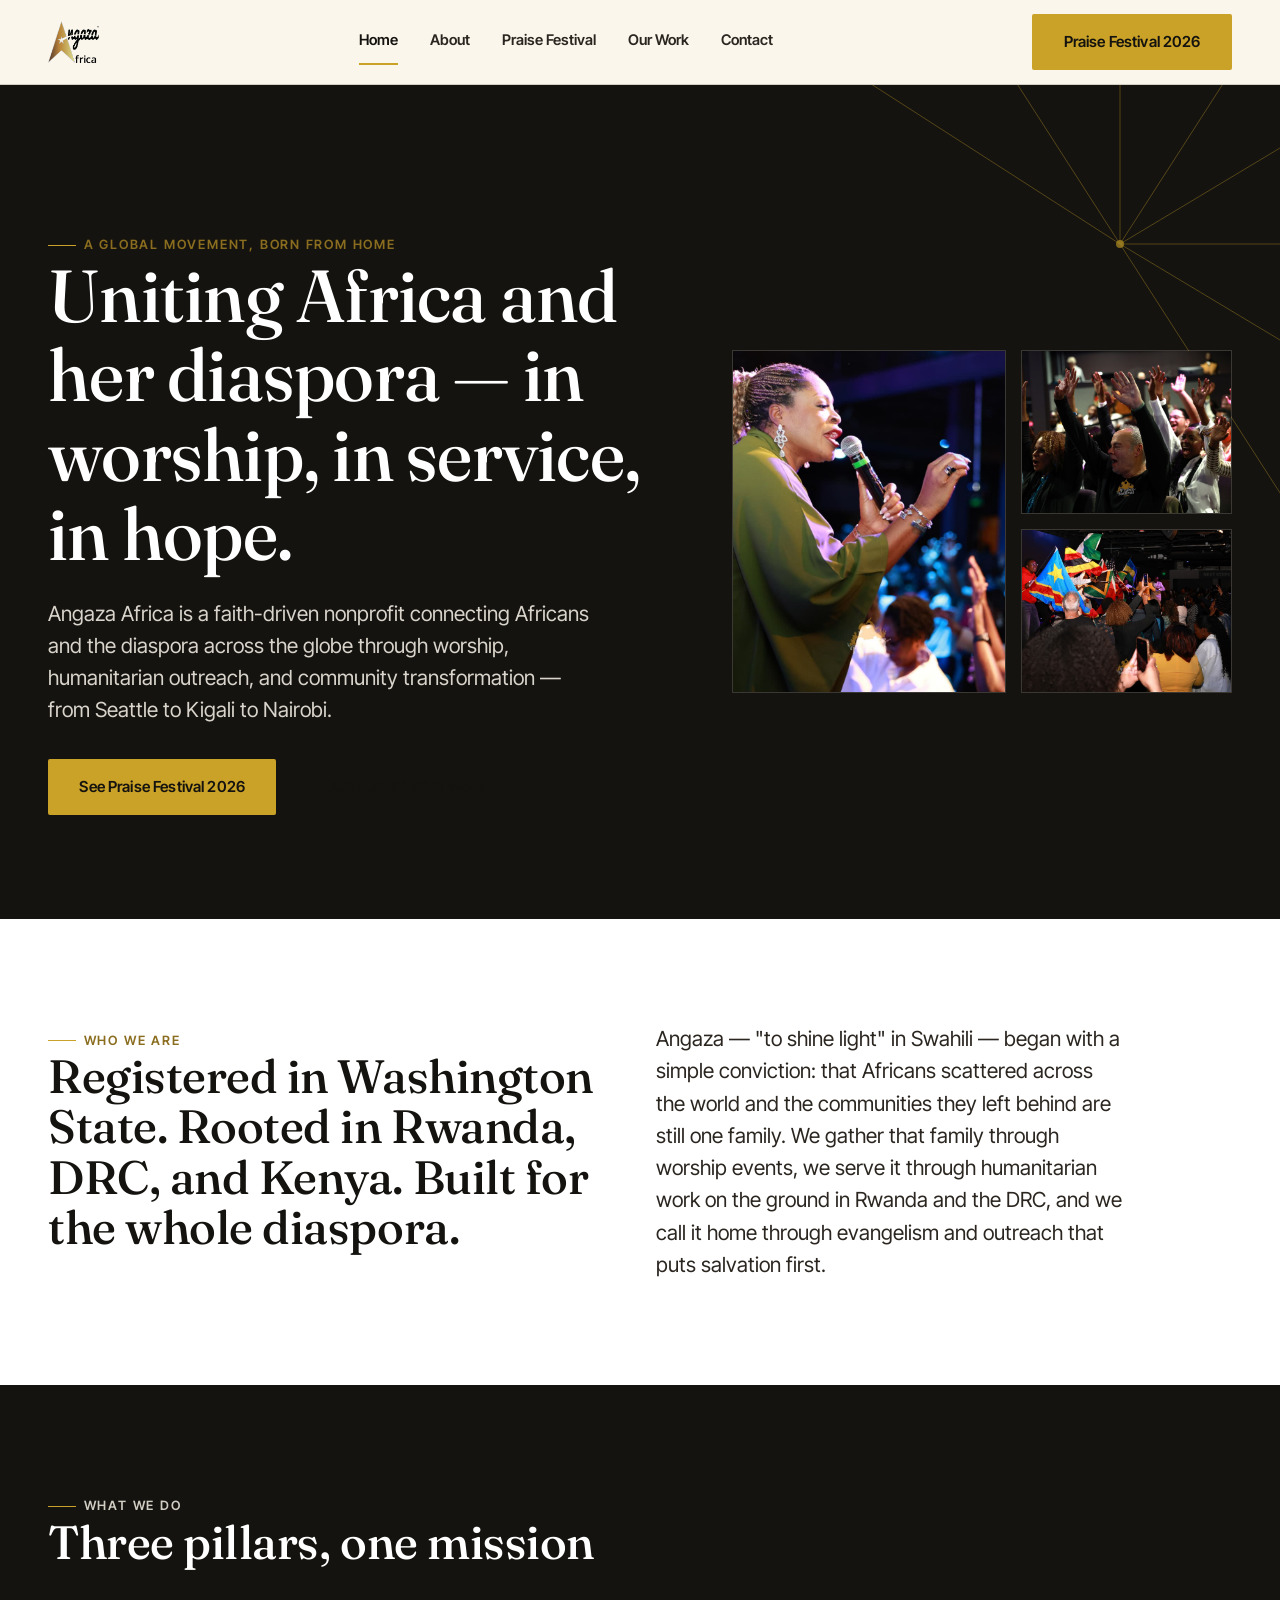
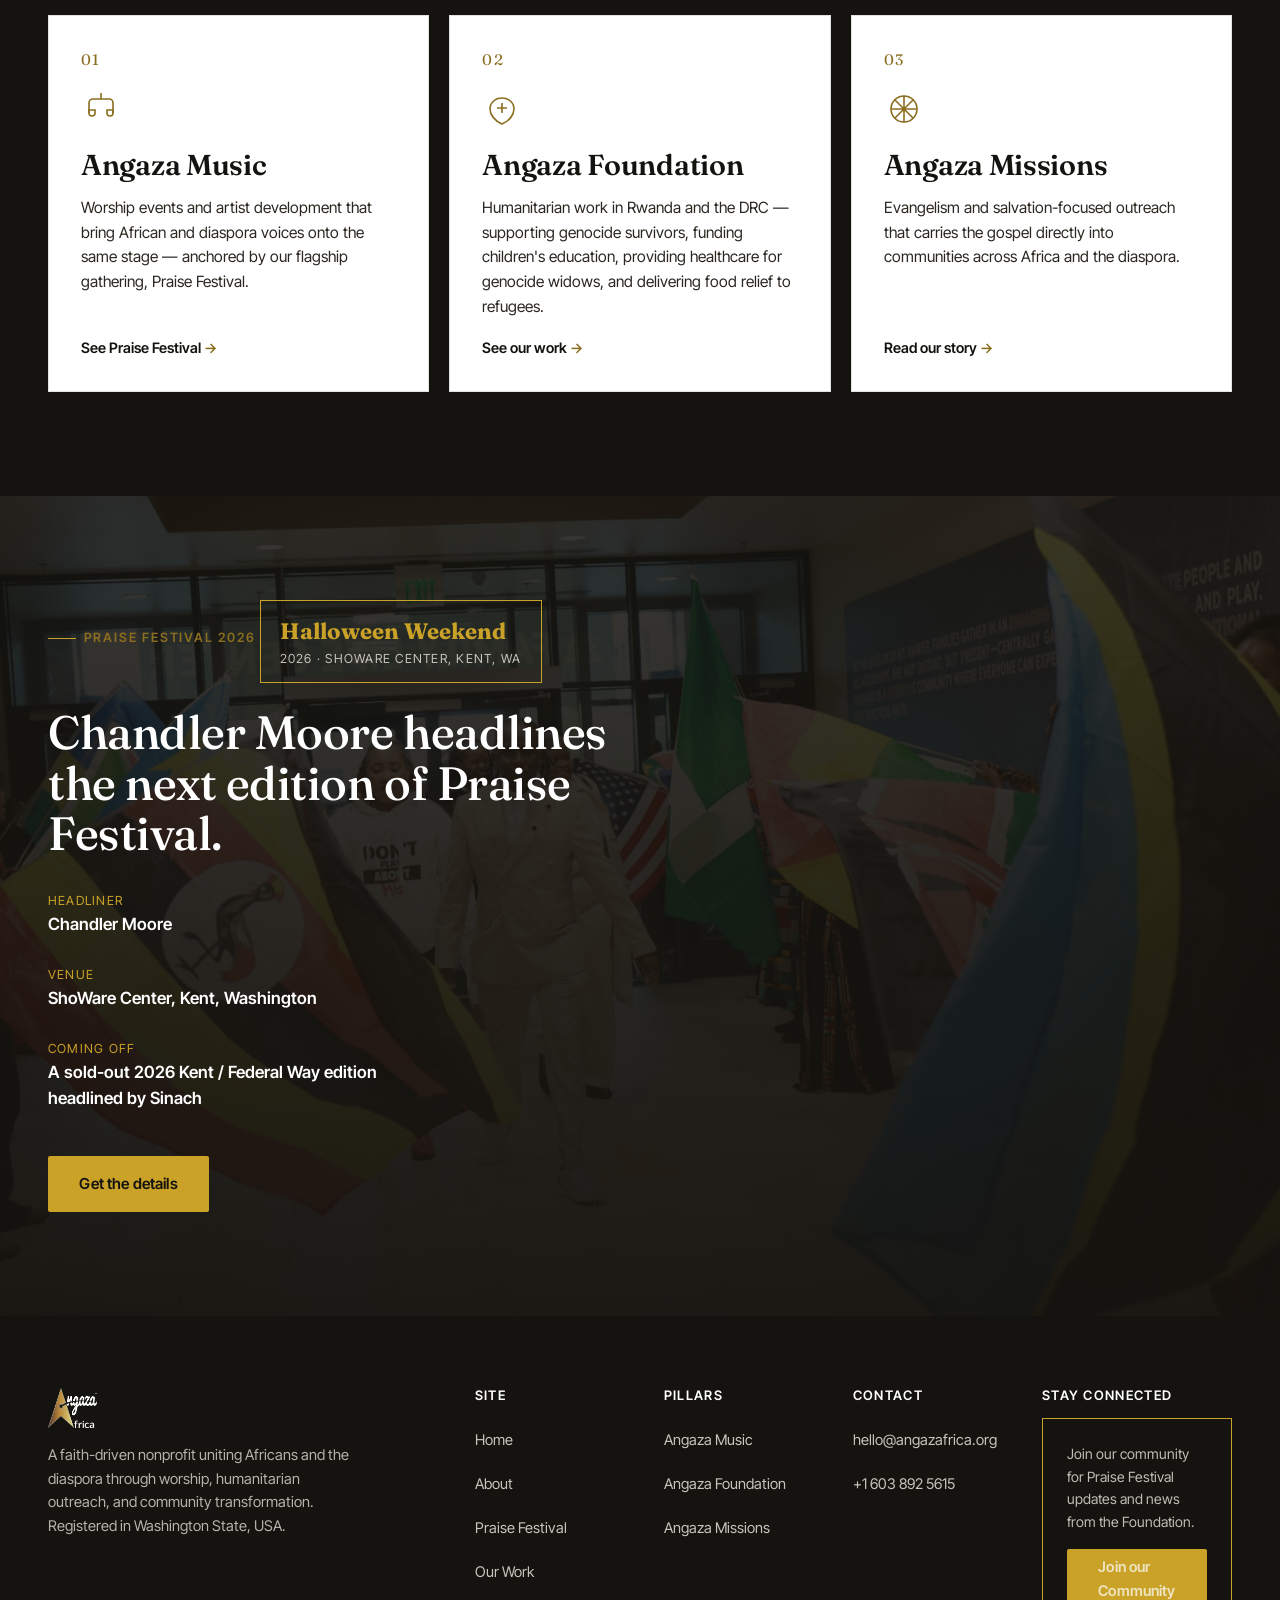
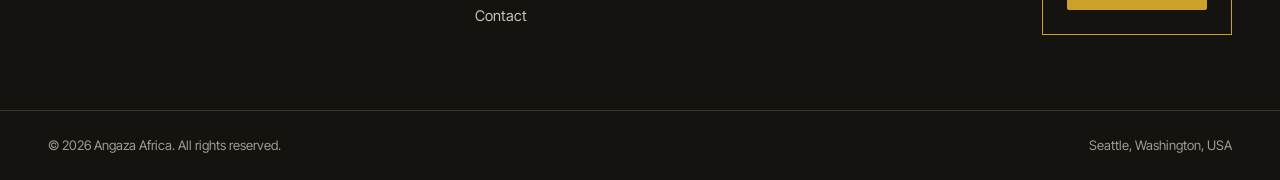
==== index.html @ 448a4244 "Initial commit: Angaza Africa website" ====
<!DOCTYPE html>
<html lang="en">
<head>
<meta charset="UTF-8">
<meta name="viewport" content="width=device-width, initial-scale=1.0">
<title>Angaza Africa — Worship, Humanitarian Work &amp; Missions Across Africa and the Diaspora</title>
<meta name="description" content="Angaza Africa is a faith-driven nonprofit uniting Africans and the diaspora through worship, humanitarian outreach, and community transformation — home of Praise Festival, Angaza Foundation, and Angaza Missions.">
<link rel="preconnect" href="https://fonts.googleapis.com">
<link rel="preconnect" href="https://fonts.gstatic.com" crossorigin>
<link href="https://fonts.googleapis.com/css2?family=Fraunces:ital,opsz,wght@0,9..144,400;0,9..144,500;0,9..144,600;1,9..144,500&family=Inter+Tight:wght@400;500;600;700&display=swap" rel="stylesheet">
<link rel="stylesheet" href="css/style.css">
</head>
<body>
<a class="skip-link" href="#main">Skip to content</a>

<header class="site-header">
  <div class="container">
    <a class="brand" href="index.html">
      <img src="images/ANGAZA_LOGO_2_014.png" alt="Angaza Africa logo">
    </a>
    <nav class="nav-list" aria-label="Primary">
      <a href="index.html" aria-current="page">Home</a>
      <a href="about.html">About</a>
      <a href="praise-festival.html">Praise Festival</a>
      <a href="our-work.html">Our Work</a>
      <a href="contact.html">Contact</a>
    </nav>
    <a class="btn btn-primary nav-cta" href="praise-festival.html">Praise Festival 2026</a>
    <button class="nav-toggle" aria-expanded="false" aria-controls="mobile-panel" aria-label="Open menu">
      <span></span><span></span><span></span>
    </button>
  </div>
</header>
<div class="mobile-panel" id="mobile-panel">
  <div class="container">
    <a href="index.html" aria-current="page">Home</a>
    <a href="about.html">About</a>
    <a href="praise-festival.html">Praise Festival</a>
    <a href="our-work.html">Our Work</a>
    <a href="contact.html">Contact</a>
    <a class="btn btn-primary" href="praise-festival.html">Praise Festival 2026</a>
  </div>
</div>

<main id="main">

  <!-- Home hero -->
  <section class="home-hero">
    <div class="radiant" aria-hidden="true">
      <svg width="640" height="640" viewBox="0 0 640 640" style="top:-160px; right:-160px;">
        <g stroke="#C9A227" stroke-width="1" opacity="0.35">
          <line x1="320" y1="320" x2="320" y2="0"/>
          <line x1="320" y1="320" x2="500" y2="40"/>
          <line x1="320" y1="320" x2="620" y2="140"/>
          <line x1="320" y1="320" x2="640" y2="320"/>
          <line x1="320" y1="320" x2="620" y2="500"/>
          <line x1="320" y1="320" x2="500" y2="600"/>
          <line x1="320" y1="320" x2="140" y2="40"/>
          <line x1="320" y1="320" x2="40" y2="140"/>
        </g>
        <circle cx="320" cy="320" r="4" fill="#C9A227" opacity="0.6"/>
      </svg>
    </div>
    <div class="container">
      <div>
        <p class="eyebrow">A global movement, born from home</p>
        <h1>Uniting Africa and her diaspora — in worship, in service, in hope.</h1>
        <p class="lead">Angaza Africa is a faith-driven nonprofit connecting Africans and the diaspora across the globe through worship, humanitarian outreach, and community transformation — from Seattle to Kigali to Nairobi.</p>
        <div class="btn-row">
          <a class="btn btn-primary" href="praise-festival.html">See Praise Festival 2026</a>
          <a class="btn btn-ghost" href="our-work.html">Our Humanitarian Work</a>
        </div>
      </div>
      <div class="hero-collage" data-reveal>
        <img class="cell-a" src="images/AngazaEvent1.jpeg" alt="Worshippers with raised hands at an Angaza Africa event">
        <img class="cell-b" src="images/AngazaEvent2.jpeg" alt="Praise and worship band performing on stage at an Angaza event">
        <img class="cell-c" src="images/AngazaEvent3.jpeg" alt="Crowd gathered together at an Angaza Africa worship gathering">
      </div>
    </div>
  </section>

  <!-- Intro statement -->
  <section class="statement section--paper2">
    <div class="container">
      <div>
        <p class="eyebrow">Who we are</p>
        <h2>Registered in Washington State. Rooted in Rwanda, DRC, and Kenya. Built for the whole diaspora.</h2>
      </div>
      <div class="statement-body">
        <p class="lead">Angaza — "to shine light" in Swahili — began with a simple conviction: that Africans scattered across the world and the communities they left behind are still one family. We gather that family through worship events, we serve it through humanitarian work on the ground in Rwanda and the DRC, and we call it home through evangelism and outreach that puts salvation first.</p>
      </div>
    </div>
  </section>

  <!-- Three pillars -->
  <section class="section on-dark">
    <div class="container">
      <p class="eyebrow">What we do</p>
      <h2>Three pillars, one mission</h2>
      <div class="pillars-grid">

        <article class="pillar-card" data-reveal>
          <span class="pillar-number">01</span>
          <svg class="pillar-icon" viewBox="0 0 40 40" fill="none" stroke="currentColor" stroke-width="1.6" aria-hidden="true">
            <path d="M8 24V14a4 4 0 0 1 4-4h16a4 4 0 0 1 4 4v10"/>
            <path d="M8 24a3 3 0 1 0 6 0v-3H8Z"/>
            <path d="M26 24a3 3 0 1 0 6 0v-3h-6Z"/>
            <path d="M20 4v6"/>
          </svg>
          <h3>Angaza Music</h3>
          <p>Worship events and artist development that bring African and diaspora voices onto the same stage — anchored by our flagship gathering, Praise Festival.</p>
          <a class="link-arrow" href="praise-festival.html">See Praise Festival</a>
        </article>

        <article class="pillar-card" data-reveal>
          <span class="pillar-number">02</span>
          <svg class="pillar-icon" viewBox="0 0 40 40" fill="none" stroke="currentColor" stroke-width="1.6" aria-hidden="true">
            <path d="M8 20c0-6 5-11 12-11s12 5 12 11-5 12-12 15c-7-3-12-9-12-15Z"/>
            <path d="M20 14v10M15 19h10"/>
          </svg>
          <h3>Angaza Foundation</h3>
          <p>Humanitarian work in Rwanda and the DRC — supporting genocide survivors, funding children's education, providing healthcare for genocide widows, and delivering food relief to refugees.</p>
          <a class="link-arrow" href="our-work.html">See our work</a>
        </article>

        <article class="pillar-card" data-reveal>
          <span class="pillar-number">03</span>
          <svg class="pillar-icon" viewBox="0 0 40 40" fill="none" stroke="currentColor" stroke-width="1.6" aria-hidden="true">
            <circle cx="20" cy="20" r="13"/>
            <path d="M20 7v26M7 20h26M11 11l18 18M29 11 11 29"/>
          </svg>
          <h3>Angaza Missions</h3>
          <p>Evangelism and salvation-focused outreach that carries the gospel directly into communities across Africa and the diaspora.</p>
          <a class="link-arrow" href="about.html">Read our story</a>
        </article>

      </div>
    </div>
  </section>

  <!-- Praise Festival teaser -->
  <section class="festival-teaser">
    <div class="bg-image">
      <img src="images/AngazaEvent5.jpeg" alt="" role="presentation">
    </div>
    <div class="container">
      <p class="eyebrow">Praise Festival 2026</p>
      <div class="date-badge">
        <strong>Halloween Weekend</strong>
        <span>2026 · ShoWare Center, Kent, WA</span>
      </div>
      <h2>Chandler Moore headlines the next edition of Praise Festival.</h2>
      <dl class="facts">
        <div>
          <dt>Headliner</dt>
          <dd>Chandler Moore</dd>
        </div>
        <div>
          <dt>Venue</dt>
          <dd>ShoWare Center, Kent, Washington</dd>
        </div>
        <div>
          <dt>Coming off</dt>
          <dd>A sold-out 2026 Kent / Federal Way edition headlined by Sinach</dd>
        </div>
      </dl>
      <div class="btn-row">
        <a class="btn btn-primary" href="praise-festival.html">Get the details</a>
      </div>
    </div>
  </section>

</main>

<footer class="site-footer">
  <div class="container footer-top">
    <div class="footer-brand">
      <img src="images/ANGAZA_LOGO_2_015.png" alt="Angaza Africa icon">
      <p>A faith-driven nonprofit uniting Africans and the diaspora through worship, humanitarian outreach, and community transformation. Registered in Washington State, USA.</p>
    </div>
    <div class="footer-cols">
      <div class="footer-col">
        <h4>Site</h4>
        <a href="index.html">Home</a>
        <a href="about.html">About</a>
        <a href="praise-festival.html">Praise Festival</a>
        <a href="our-work.html">Our Work</a>
        <a href="contact.html">Contact</a>
      </div>
      <div class="footer-col">
        <h4>Pillars</h4>
        <span>Angaza Music</span>
        <span>Angaza Foundation</span>
        <span>Angaza Missions</span>
      </div>
      <div class="footer-col">
        <h4>Contact</h4>
        <a href="mailto:hello@angazafrica.org">hello@angazafrica.org</a>
        <a href="tel:+16038925615">+1 603 892 5615</a>
      </div>
      <div class="footer-col">
        <h4>Stay connected</h4>
        <div class="join-box">
          <p>Join our community for Praise Festival updates and news from the Foundation.</p>
          <!-- Temporary Gmail compose link; swap for a Mailchimp signup embed later -->
          <a class="btn btn-primary" href="https://mail.google.com/mail/?view=cm&fs=1&to=hello@angazafrica.org&su=I%20want%20to%20join%20your%20community" id="join-community" target="_blank" rel="noopener noreferrer">Join our Community</a>
        </div>
      </div>
    </div>
  </div>
  <div class="container footer-bottom">
    <span>&copy; <span id="current-year">2026</span> Angaza Africa. All rights reserved.</span>
    <span>Seattle, Washington, USA</span>
  </div>
</footer>

<script src="js/main.js"></script>
</body>
</html>
---- css/style.css ----
/* ==========================================================================
   Angaza Africa — Stylesheet
   Palette: ink black, warm paper white, single gold accent.
   Type: Fraunces (display) + Inter Tight (body).
   "Angaza" — Swahili: to shine light. The radiant-line motif below is the
   site's one signature device, tied directly to that meaning.
   ========================================================================== */

/* ---- Reset -------------------------------------------------------------- */
*, *::before, *::after { box-sizing: border-box; }
* { margin: 0; padding: 0; }
html { -webkit-text-size-adjust: 100%; scroll-behavior: smooth; }
@media (prefers-reduced-motion: reduce) {
  html { scroll-behavior: auto; }
  *, *::before, *::after {
    animation-duration: 0.01ms !important;
    animation-iteration-count: 1 !important;
    transition-duration: 0.01ms !important;
    scroll-behavior: auto !important;
  }
}
img, picture, video { display: block; max-width: 100%; }
img { object-fit: cover; }
a { color: inherit; text-decoration: none; }
ul, ol { list-style: none; }
button, input, textarea, select { font: inherit; color: inherit; }
button { cursor: pointer; background: none; border: none; }
input, textarea { background: none; }

/* ---- Design tokens -------------------------------------------------------- */
:root {
  /* Color */
  --ink: #15130f;          /* near-black, warm */
  --charcoal: #2b2620;     /* secondary dark / body text on light */
  --paper: #faf6ec;        /* warm off-white background */
  --white: #ffffff;
  --gold: #c9a227;         /* primary accent */
  --gold-deep: #8a6d1f;    /* pressed / darker gold */
  --gold-soft: #e9d9a4;    /* faint gold for hairlines on dark */
  --line: rgba(21, 19, 15, 0.12);
  --line-on-dark: rgba(250, 246, 236, 0.16);

  /* Type */
  --font-display: "Fraunces", "Iowan Old Style", serif;
  --font-body: "Inter Tight", "Segoe UI", sans-serif;

  --fs-h1: clamp(2.4rem, 4.4vw + 1.2rem, 4.6rem);
  --fs-h2: clamp(1.9rem, 2.4vw + 1rem, 3rem);
  --fs-h3: clamp(1.35rem, 1vw + 1rem, 1.85rem);
  --fs-lead: clamp(1.05rem, 0.5vw + 0.9rem, 1.3rem);
  --fs-body: 1rem;
  --fs-small: 0.875rem;
  --fs-eyebrow: 0.8rem;

  /* Spacing */
  --sp-1: 0.5rem;
  --sp-2: 1rem;
  --sp-3: 1.5rem;
  --sp-4: 2rem;
  --sp-5: 3rem;
  --sp-6: 4.5rem;
  --sp-7: 6.5rem;
  --sp-8: 9rem;

  --container: 1280px;
  --radius: 2px;
}

/* ---- Base ----------------------------------------------------------------- */
body {
  font-family: var(--font-body);
  font-size: var(--fs-body);
  line-height: 1.6;
  color: var(--charcoal);
  background: var(--paper);
  -webkit-font-smoothing: antialiased;
  padding-top: 84px;
}

h1, h2, h3, h4 {
  font-family: var(--font-display);
  color: var(--ink);
  line-height: 1.08;
  letter-spacing: -0.01em;
  font-weight: 600;
}
h1 { font-size: var(--fs-h1); font-weight: 500; }
h2 { font-size: var(--fs-h2); font-weight: 500; }
h3 { font-size: var(--fs-h3); font-weight: 600; }

p { max-width: 62ch; }
p.lead { font-size: var(--fs-lead); line-height: 1.55; color: var(--charcoal); }

.eyebrow {
  display: inline-flex;
  align-items: center;
  gap: 0.6em;
  font-family: var(--font-body);
  font-size: var(--fs-eyebrow);
  font-weight: 600;
  letter-spacing: 0.14em;
  text-transform: uppercase;
  color: var(--gold-deep);
}
.eyebrow::before {
  content: "";
  width: 28px;
  height: 1px;
  background: var(--gold);
  display: inline-block;
}
.on-dark .eyebrow { color: var(--gold); }

a:focus-visible,
button:focus-visible,
input:focus-visible,
textarea:focus-visible {
  outline: 2px solid var(--gold-deep);
  outline-offset: 3px;
}

.container {
  width: 100%;
  max-width: var(--container);
  margin-inline: auto;
  padding-inline: clamp(1.25rem, 4vw, 3rem);
}

.section { padding-block: var(--sp-7); }
.section--tight { padding-block: var(--sp-5); }
.section.on-dark { background: var(--ink); color: var(--paper); }
.section.on-dark h1, .section.on-dark h2, .section.on-dark h3 { color: var(--white); }
.section.on-dark p { color: rgba(250, 246, 236, 0.82); }
.section--paper2 { background: var(--white); }

.visually-hidden {
  position: absolute; width: 1px; height: 1px;
  overflow: hidden; clip: rect(0 0 0 0); white-space: nowrap;
}

.skip-link {
  position: absolute; left: -999px; top: 0;
  background: var(--gold); color: var(--ink);
  padding: 0.75rem 1.25rem; z-index: 200; font-weight: 600;
}
.skip-link:focus { left: 1rem; top: 1rem; }

/* ---- Buttons --------------------------------------------------------------- */
.btn {
  display: inline-flex;
  align-items: center;
  justify-content: center;
  gap: 0.6em;
  padding: 0.95rem 1.9rem;
  font-weight: 600;
  font-size: 0.95rem;
  letter-spacing: 0.01em;
  border: 1px solid transparent;
  border-radius: var(--radius);
  transition: transform 0.18s ease, background-color 0.18s ease, color 0.18s ease, border-color 0.18s ease;
  min-height: 44px;
}
.btn-primary {
  background: var(--gold);
  color: var(--ink);
}
.btn-primary:hover { background: var(--gold-deep); color: var(--white); }

.btn-ghost {
  background: transparent;
  border-color: currentColor;
  color: var(--ink);
}
.btn-ghost:hover { background: var(--ink); color: var(--paper); }

.on-dark .btn-ghost { color: var(--paper); }
.on-dark .btn-ghost:hover { background: var(--paper); color: var(--ink); }

.btn-row { display: flex; flex-wrap: wrap; gap: var(--sp-2); }

/* ---- Header / Nav ------------------------------------------------------------ */
.site-header {
  position: fixed;
  top: 0;
  left: 0;
  right: 0;
  z-index: 100;
  background: rgba(250, 246, 236, 0.94);
  backdrop-filter: none;
  border-bottom: 1px solid var(--line);
}
.site-header .container {
  display: flex;
  align-items: center;
  justify-content: space-between;
  height: 84px;
}
.brand { display: flex; align-items: center; gap: 0.7rem; }
.brand img { height: 42px; width: auto; }
.brand-text {
  font-family: var(--font-display);
  font-weight: 600;
  font-size: 1.05rem;
  color: var(--ink);
  letter-spacing: 0.01em;
}

.nav-list {
  display: none;
  align-items: center;
  gap: var(--sp-4);
}
.nav-list a {
  display: inline-flex;
  align-items: center;
  font-size: 0.92rem;
  font-weight: 600;
  color: var(--charcoal);
  padding-block: 0.65rem;
  min-height: 44px;
  border-bottom: 2px solid transparent;
  transition: color 0.15s ease, border-color 0.15s ease;
}
.nav-list a:hover { color: var(--ink); border-color: var(--gold); }
.nav-list a[aria-current="page"] { color: var(--ink); border-color: var(--gold); }

.nav-cta { display: none; }

.nav-toggle {
  display: inline-flex;
  flex-direction: column;
  justify-content: center;
  gap: 5px;
  width: 44px;
  height: 44px;
  align-items: center;
}
.nav-toggle span {
  display: block;
  width: 24px;
  height: 2px;
  background: var(--ink);
  transition: transform 0.2s ease, opacity 0.2s ease;
}
.nav-toggle[aria-expanded="true"] span:nth-child(1) { transform: translateY(7px) rotate(45deg); }
.nav-toggle[aria-expanded="true"] span:nth-child(2) { opacity: 0; }
.nav-toggle[aria-expanded="true"] span:nth-child(3) { transform: translateY(-7px) rotate(-45deg); }

.mobile-panel {
  display: none;
  flex-direction: column;
  position: fixed;
  top: 84px;
  left: 0;
  right: 0;
  max-height: calc(100vh - 84px);
  overflow-y: auto;
  background: var(--paper);
  border-bottom: 1px solid var(--line);
  z-index: 99;
}
.mobile-panel.is-open { display: flex; }
.mobile-panel .container { display: flex; flex-direction: column; padding-block: var(--sp-3); gap: 0.25rem; }
.mobile-panel a {
  padding: 0.85rem 0;
  font-weight: 600;
  font-size: 1.05rem;
  border-bottom: 1px solid var(--line);
  color: var(--charcoal);
}
.mobile-panel a[aria-current="page"] { color: var(--gold-deep); }
.mobile-panel .btn { margin-top: var(--sp-3); text-align: center; }

@media (min-width: 900px) {
  .nav-list { display: flex; }
  .nav-cta { display: inline-flex; }
  .nav-toggle { display: none; }
  .mobile-panel { display: none !important; }
}

/* ---- Radiant motif (signature device) ---------------------------------- */
.radiant {
  position: absolute;
  inset: 0;
  pointer-events: none;
  overflow: hidden;
  z-index: 0;
}
.radiant svg { position: absolute; }

/* ---- Page hero (inner pages) --------------------------------------------- */
.page-hero {
  position: relative;
  background: var(--ink);
  color: var(--paper);
  padding-block: var(--sp-7) var(--sp-6);
  overflow: hidden;
}
.page-hero .container { position: relative; z-index: 1; }
.page-hero h1 { color: var(--white); max-width: 16ch; }
.page-hero p.lead { color: rgba(250, 246, 236, 0.85); max-width: 58ch; margin-top: var(--sp-3); }
.page-hero .eyebrow { margin-bottom: var(--sp-3); }

/* ---- Home hero ------------------------------------------------------------ */
.home-hero {
  position: relative;
  background: var(--ink);
  color: var(--paper);
  overflow: hidden;
}
.home-hero .container {
  position: relative;
  z-index: 1;
  display: grid;
  grid-template-columns: 1fr;
  gap: var(--sp-6);
  padding-block: var(--sp-7) var(--sp-6);
}
.home-hero h1 { color: var(--white); max-width: 15ch; }
.home-hero p.lead { color: rgba(250, 246, 236, 0.85); margin-top: var(--sp-3); max-width: 46ch; }
.home-hero .btn-row { margin-top: var(--sp-4); }

.hero-collage {
  position: relative;
  min-height: 320px;
  display: grid;
  grid-template-columns: 1.3fr 1fr;
  grid-template-rows: repeat(2, 1fr);
  gap: 0.9rem;
}
.hero-collage img {
  width: 100%;
  height: 100%;
  object-fit: cover;
  border: 1px solid var(--line-on-dark);
}
.hero-collage .cell-a { grid-row: 1 / 3; aspect-ratio: 4/5; }
.hero-collage .cell-b { aspect-ratio: 4/3; }
.hero-collage .cell-c { aspect-ratio: 4/3; }

@media (min-width: 900px) {
  .home-hero .container {
    grid-template-columns: 1.1fr 0.9fr;
    align-items: center;
    padding-block: var(--sp-8) var(--sp-7);
  }
}

/* ---- Intro statement ------------------------------------------------------ */
.statement {
  padding-block: var(--sp-7);
}
.statement .container {
  display: grid;
  gap: var(--sp-4);
}
.statement h2 { max-width: 22ch; }
.statement-body { max-width: 52ch; }

@media (min-width: 900px) {
  .statement .container {
    grid-template-columns: 1fr 1fr;
    align-items: start;
  }
}

/* ---- Pillars --------------------------------------------------------------- */
.pillars-grid {
  display: grid;
  gap: 1.25rem;
  margin-top: var(--sp-5);
  grid-template-columns: 1fr;
}
@media (min-width: 760px) {
  .pillars-grid { grid-template-columns: repeat(3, 1fr); }
}
.pillar-card {
  border: 1px solid var(--line);
  padding: var(--sp-4);
  background: var(--white);
  display: flex;
  flex-direction: column;
  gap: var(--sp-2);
}
.pillar-number {
  font-family: var(--font-display);
  font-size: 0.95rem;
  color: var(--gold-deep);
  letter-spacing: 0.08em;
}
.pillar-icon { width: 40px; height: 40px; color: var(--gold-deep); }
.pillar-card h3 { margin-top: 0.25rem; }
.pillar-card p { font-size: 0.97rem; }
.on-dark .pillar-card h3 { color: var(--ink); }
.on-dark .pillar-card p { color: var(--charcoal); }
.pillar-card .link-arrow { margin-top: auto; font-weight: 600; font-size: 0.9rem; color: var(--ink); }
.pillar-card .link-arrow::after { content: " →"; color: var(--gold-deep); }

/* ---- Festival teaser -------------------------------------------------------- */
.festival-teaser {
  position: relative;
  background: var(--ink);
  color: var(--white);
  overflow: hidden;
}
.festival-teaser .bg-image {
  position: absolute; inset: 0;
  opacity: 0.34;
}
.festival-teaser .bg-image img { width: 100%; height: 100%; object-fit: cover; }
.festival-teaser::after {
  content: "";
  position: absolute; inset: 0;
  background: linear-gradient(180deg, rgba(21,19,15,0.55) 0%, rgba(21,19,15,0.92) 100%);
}
.festival-teaser .container { position: relative; z-index: 1; padding-block: var(--sp-7); }
.festival-teaser .date-badge {
  display: inline-flex;
  flex-direction: column;
  border: 1px solid var(--gold);
  padding: 0.8rem 1.2rem;
  margin-bottom: var(--sp-3);
}
.festival-teaser .date-badge strong { font-family: var(--font-display); font-size: 1.4rem; color: var(--gold); }
.festival-teaser .date-badge span { font-size: 0.78rem; letter-spacing: 0.1em; text-transform: uppercase; color: rgba(250,246,236,0.75); }
.festival-teaser h2 { color: var(--white); max-width: 20ch; }
.facts {
  display: grid;
  gap: var(--sp-2);
  margin-block: var(--sp-4);
  max-width: 40ch;
}
.facts dt { font-size: 0.78rem; letter-spacing: 0.1em; text-transform: uppercase; color: var(--gold); }
.facts dd { font-size: 1.05rem; font-weight: 600; color: var(--white); margin: 0 0 0.7rem; }

/* ---- Founder / story block --------------------------------------------- */
.story-block {
  display: grid;
  gap: var(--sp-4);
  align-items: center;
}
.story-media { position: relative; }
.story-media img { width: 100%; aspect-ratio: 4/5; object-fit: cover; }
.story-media .caption {
  margin-top: 0.6rem;
  font-size: var(--fs-small);
  color: var(--gold-deep);
  font-weight: 600;
}
@media (min-width: 860px) {
  .story-block { grid-template-columns: 0.85fr 1.15fr; gap: var(--sp-6); }
  .story-block.reverse { grid-template-columns: 1.15fr 0.85fr; }
  .story-block.reverse .story-media { order: 2; }
}

/* ---- Mission / vision ---------------------------------------------------- */
.mv-grid {
  display: grid;
  gap: var(--sp-4);
  margin-top: var(--sp-4);
}
@media (min-width: 760px) {
  .mv-grid { grid-template-columns: 1fr 1fr; }
}
.mv-card {
  border-top: 2px solid var(--gold);
  padding-top: var(--sp-2);
}

/* ---- Alternating feature rows (About pillars detail, Our Work) ---------- */
.feature-row {
  display: grid;
  gap: var(--sp-4);
  align-items: center;
  padding-block: var(--sp-5);
  border-bottom: 1px solid var(--line);
}
.feature-row:last-child { border-bottom: none; }
.feature-media { display: grid; grid-template-columns: 1fr 1fr; gap: 0.7rem; }
.feature-media img { width: 100%; height: 100%; aspect-ratio: 1/1; object-fit: cover; }
.feature-media .tall { aspect-ratio: 4/5; grid-row: 1/3; }
@media (min-width: 900px) {
  .feature-row { grid-template-columns: 1fr 1fr; gap: var(--sp-6); }
  .feature-row.reverse .feature-media { order: 2; }
}

/* ---- Timeline (Praise Festival history) ---------------------------------- */
.timeline { margin-top: var(--sp-5); border-top: 1px solid var(--line); }
.timeline-item {
  display: grid;
  gap: 0.4rem;
  padding-block: var(--sp-4);
  border-bottom: 1px solid var(--line);
}
.timeline-item .year {
  font-family: var(--font-display);
  font-size: clamp(2rem, 3vw, 2.6rem);
  color: var(--gold-deep);
  line-height: 1;
}
.timeline-item .status {
  display: inline-block;
  font-size: 0.72rem;
  font-weight: 700;
  letter-spacing: 0.08em;
  text-transform: uppercase;
  color: var(--gold);
  border: 1px solid var(--gold);
  padding: 0.2rem 0.55rem;
  margin-top: 0.3rem;
}
@media (min-width: 760px) {
  .timeline-item { grid-template-columns: 160px 1fr; gap: var(--sp-4); align-items: baseline; }
}

/* ---- Gallery + lightbox ------------------------------------------------------ */
.gallery-grid {
  display: grid;
  grid-template-columns: repeat(2, 1fr);
  gap: 0.7rem;
  margin-top: var(--sp-5);
}
@media (min-width: 640px) { .gallery-grid { grid-template-columns: repeat(3, 1fr); } }
@media (min-width: 1000px) { .gallery-grid { grid-template-columns: repeat(4, 1fr); } }
.gallery-item {
  display: block;
  width: 100%;
  aspect-ratio: 1/1;
  overflow: hidden;
  border: 1px solid var(--line);
  position: relative;
}
.gallery-item img { width: 100%; height: 100%; object-fit: cover; transition: transform 0.35s ease; }
.gallery-item:hover img { transform: scale(1.05); }

.lightbox {
  position: fixed;
  inset: 0;
  z-index: 300;
  background: rgba(21, 19, 15, 0.94);
  display: none;
  align-items: center;
  justify-content: center;
  padding: var(--sp-4);
}
.lightbox.is-open { display: flex; }
.lightbox img { max-width: 100%; max-height: 82vh; width: auto; margin-inline: auto; border: 1px solid var(--line-on-dark); }
.lightbox-close {
  position: absolute;
  top: var(--sp-3);
  right: var(--sp-3);
  display: flex;
  align-items: center;
  justify-content: center;
  color: var(--white);
  font-size: 1.6rem;
  width: 44px; height: 44px;
  border: 1px solid var(--line-on-dark);
  transition: border-color 0.15s ease, color 0.15s ease;
}
.lightbox-nav {
  position: absolute;
  top: 50%;
  transform: translateY(-50%);
  display: flex;
  align-items: center;
  justify-content: center;
  color: var(--white);
  width: 48px; height: 48px;
  border: 1px solid var(--line-on-dark);
  font-size: 1.4rem;
  transition: border-color 0.15s ease, color 0.15s ease;
}
.lightbox-close:hover, .lightbox-nav:hover { border-color: var(--gold); color: var(--gold); }
.lightbox-prev { left: var(--sp-3); }
.lightbox-next { right: var(--sp-3); }

/* ---- Contact ---------------------------------------------------------------- */
.contact-grid {
  display: grid;
  gap: var(--sp-6);
}
@media (min-width: 900px) {
  .contact-grid { grid-template-columns: 0.85fr 1.15fr; }
}
.contact-info-list { margin-top: var(--sp-4); display: grid; gap: var(--sp-3); }
.contact-info-list dt { font-size: 0.78rem; letter-spacing: 0.1em; text-transform: uppercase; color: var(--gold-deep); }
.contact-info-list dd { font-size: 1.15rem; font-weight: 600; color: var(--ink); margin-top: 0.2rem; }

.form-field { display: grid; gap: 0.4rem; margin-bottom: var(--sp-3); }
.form-field label { font-size: 0.85rem; font-weight: 600; color: var(--ink); }
.form-field input, .form-field textarea {
  border: 1px solid var(--line);
  background: var(--white);
  padding: 0.85rem 1rem;
  font-size: 1rem;
  min-height: 44px;
}
.form-field textarea { min-height: 140px; resize: vertical; }
.form-field input:focus, .form-field textarea:focus { border-color: var(--gold-deep); }
.form-row { display: grid; gap: var(--sp-3); }
@media (min-width: 620px) { .form-row.two { grid-template-columns: 1fr 1fr; } }
.form-note { font-size: var(--fs-small); color: var(--charcoal); margin-top: var(--sp-2); }
.form-status { font-size: 0.9rem; margin-top: var(--sp-2); font-weight: 600; }
.form-status[data-state="error"] { color: #9c3b2c; }
.form-status[data-state="success"] { color: var(--gold-deep); }

/* ---- Footer ------------------------------------------------------------------ */
.site-footer { background: var(--ink); color: rgba(250,246,236,0.82); }
.footer-top { padding-block: var(--sp-6); display: grid; gap: var(--sp-5); }
.footer-brand img { height: 40px; }
.footer-brand p { margin-top: var(--sp-2); font-size: 0.92rem; max-width: 34ch; color: rgba(250,246,236,0.7); }
.footer-cols { display: grid; gap: var(--sp-4); grid-template-columns: repeat(2, 1fr); }
.footer-col h4 { font-family: var(--font-body); color: var(--white); font-size: 0.82rem; letter-spacing: 0.1em; text-transform: uppercase; margin-bottom: var(--sp-2); }
.footer-col a, .footer-col span { display: flex; align-items: center; min-height: 44px; font-size: 0.92rem; padding-block: 0.35rem; color: rgba(250,246,236,0.78); }
.footer-col a:hover { color: var(--gold); }
.join-box { border: 1px solid var(--gold); padding: var(--sp-3); }
.join-box p { font-size: 0.88rem; color: rgba(250,246,236,0.75); margin-bottom: var(--sp-2); }
.footer-bottom {
  border-top: 1px solid var(--line-on-dark);
  padding-block: var(--sp-3);
  display: flex;
  flex-wrap: wrap;
  gap: var(--sp-2);
  justify-content: space-between;
  font-size: 0.82rem;
  color: rgba(250,246,236,0.6);
}
@media (min-width: 900px) {
  .footer-top { grid-template-columns: 1fr 2fr; }
  .footer-cols { grid-template-columns: repeat(4, 1fr); }
}

/* ---- Reveal-on-scroll -------------------------------------------------------- */
[data-reveal] { opacity: 0; transform: translateY(16px); transition: opacity 0.6s ease, transform 0.6s ease; }
[data-reveal].is-visible { opacity: 1; transform: none; }
@media (prefers-reduced-motion: reduce) {
  [data-reveal] { opacity: 1; transform: none; }
}
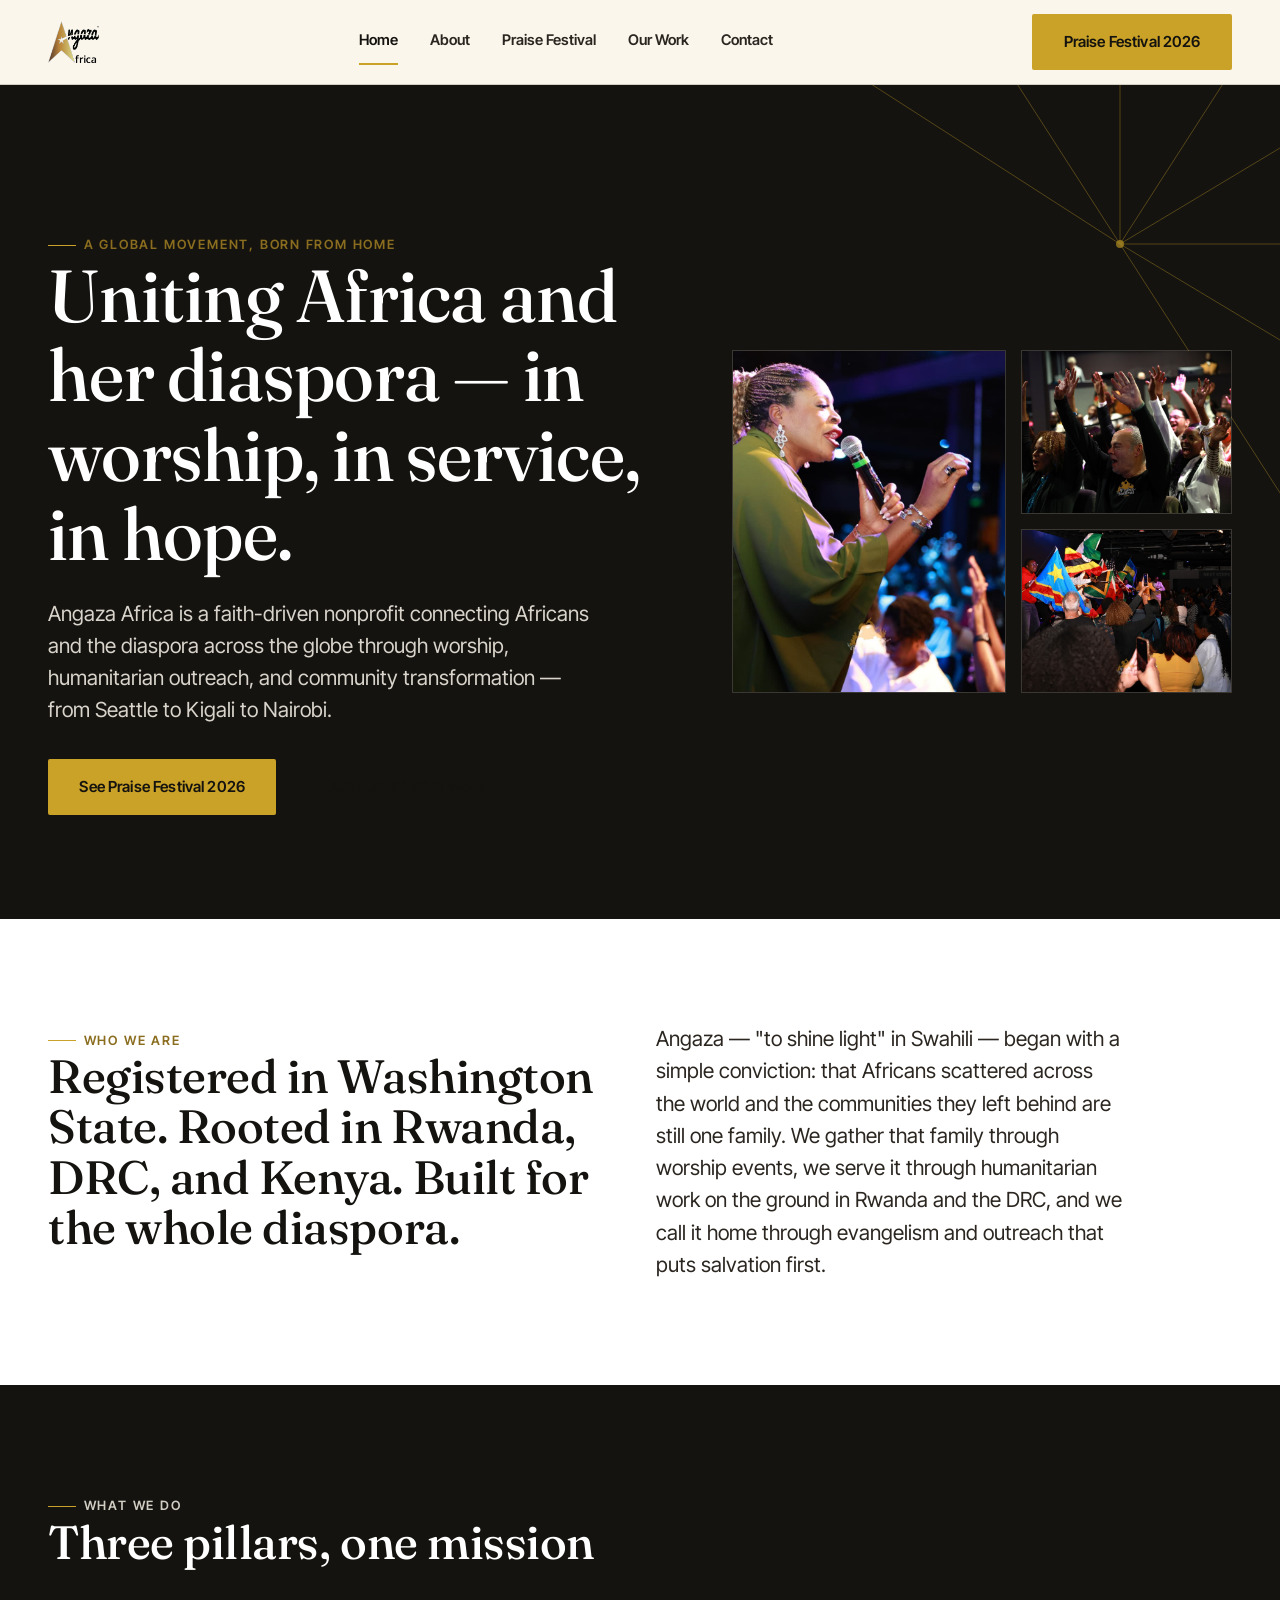
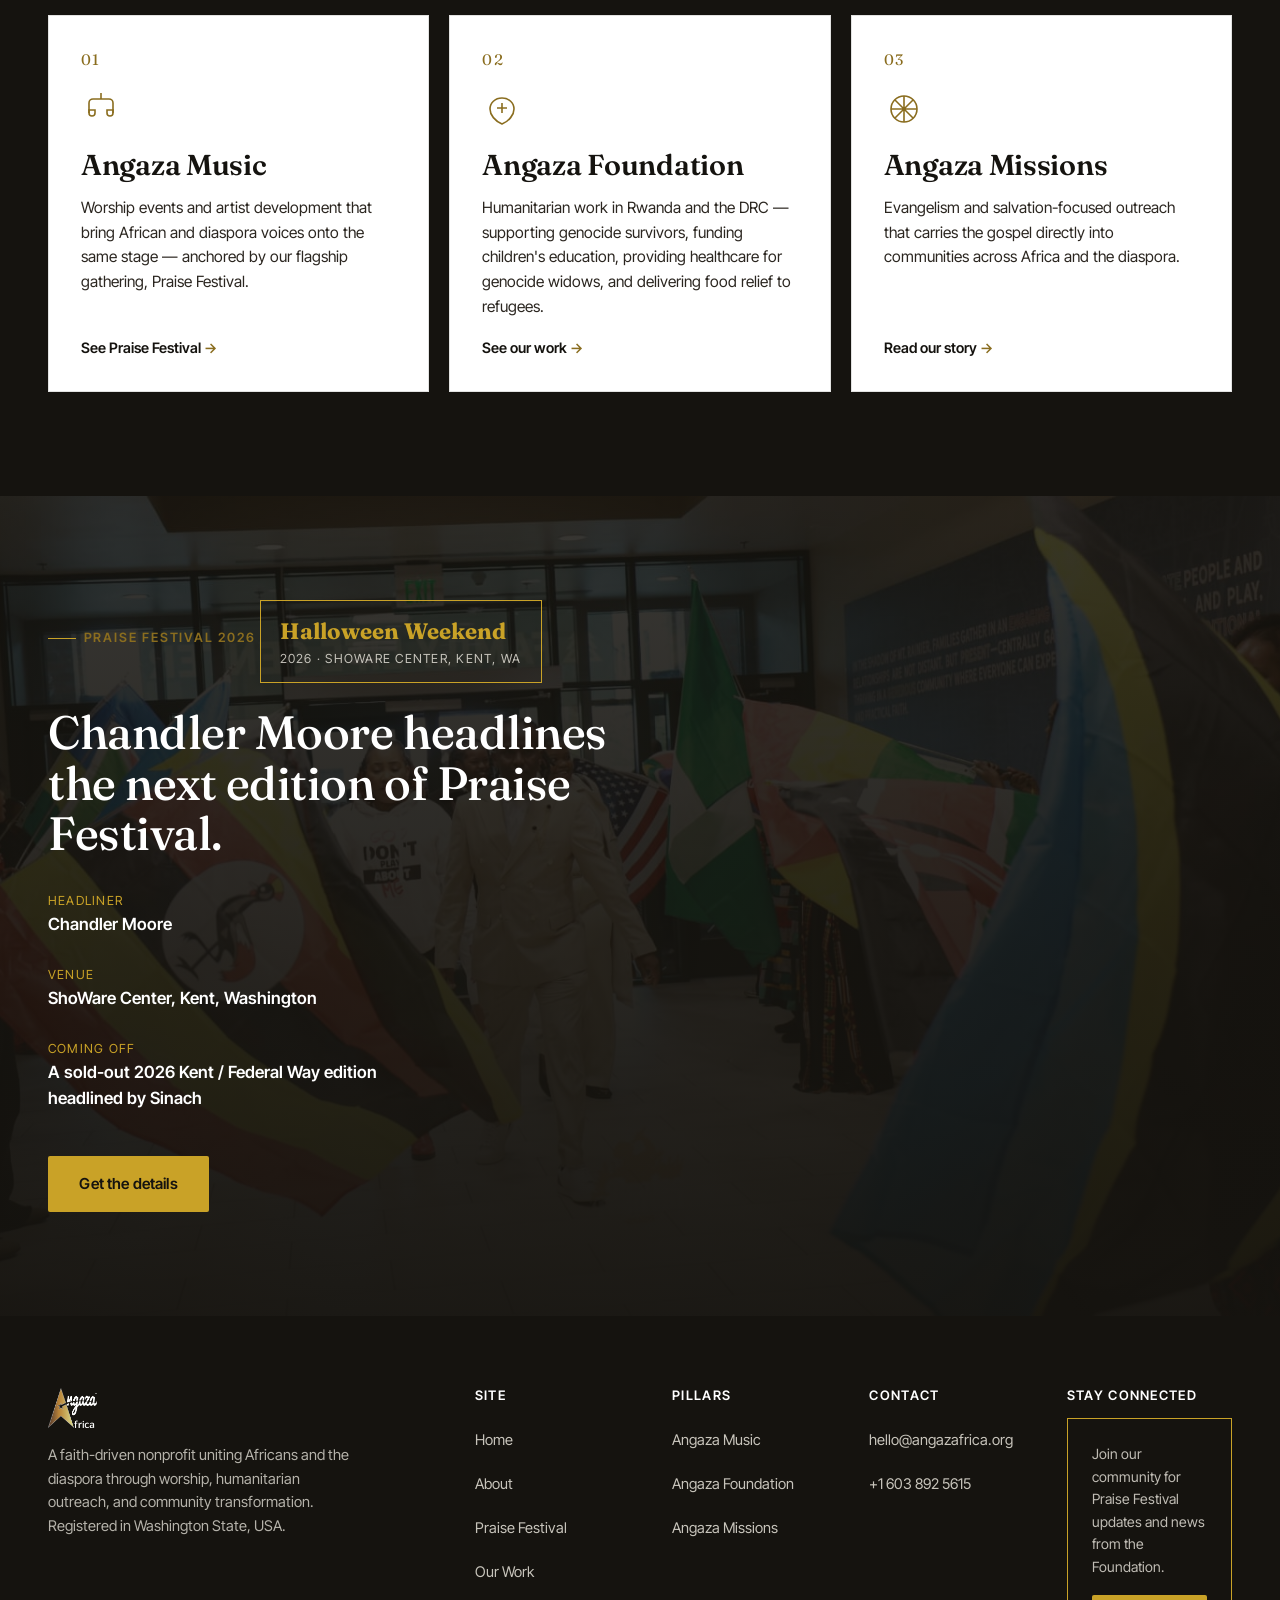
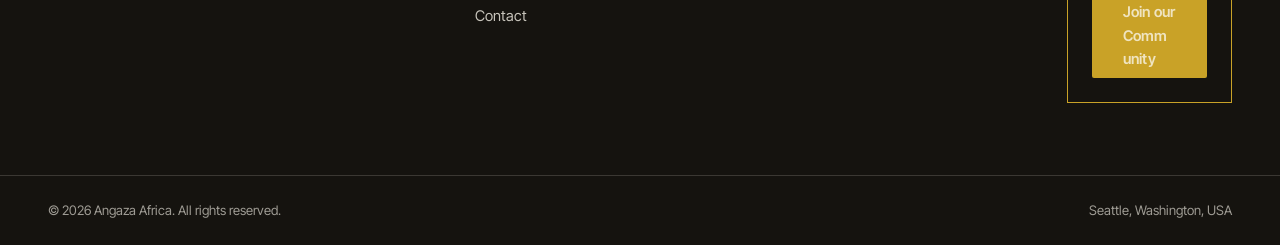
==== commit d0e25634: "Add Open Graph/Twitter meta tags, enable clean URLs via vercel.json" ====
--- a/index.html
+++ b/index.html
@@ -5,6 +5,15 @@
 <meta name="viewport" content="width=device-width, initial-scale=1.0">
 <title>Angaza Africa — Worship, Humanitarian Work &amp; Missions Across Africa and the Diaspora</title>
 <meta name="description" content="Angaza Africa is a faith-driven nonprofit uniting Africans and the diaspora through worship, humanitarian outreach, and community transformation — home of Praise Festival, Angaza Foundation, and Angaza Missions.">
+<meta property="og:title" content="Angaza Africa">
+<meta property="og:description" content="A faith-driven nonprofit uniting Africans and the diaspora through worship, humanitarian outreach, and community transformation.">
+<meta property="og:image" content="https://angazafrica.org/images/ANGAZA_LOGO_2_014.png">
+<meta property="og:url" content="https://angazafrica.org">
+<meta property="og:type" content="website">
+<meta name="twitter:card" content="summary_large_image">
+<meta name="twitter:title" content="Angaza Africa">
+<meta name="twitter:description" content="A faith-driven nonprofit uniting Africans and the diaspora through worship, humanitarian outreach, and community transformation.">
+<meta name="twitter:image" content="https://angazafrica.org/images/ANGAZA_LOGO_2_014.png">
 <link rel="preconnect" href="https://fonts.googleapis.com">
 <link rel="preconnect" href="https://fonts.gstatic.com" crossorigin>
 <link href="https://fonts.googleapis.com/css2?family=Fraunces:ital,opsz,wght@0,9..144,400;0,9..144,500;0,9..144,600;1,9..144,500&family=Inter+Tight:wght@400;500;600;700&display=swap" rel="stylesheet">
@@ -15,17 +24,17 @@
 
 <header class="site-header">
   <div class="container">
-    <a class="brand" href="index.html">
+    <a class="brand" href="/">
       <img src="images/ANGAZA_LOGO_2_014.png" alt="Angaza Africa logo">
     </a>
     <nav class="nav-list" aria-label="Primary">
-      <a href="index.html" aria-current="page">Home</a>
-      <a href="about.html">About</a>
-      <a href="praise-festival.html">Praise Festival</a>
-      <a href="our-work.html">Our Work</a>
-      <a href="contact.html">Contact</a>
+      <a href="/" aria-current="page">Home</a>
+      <a href="/about">About</a>
+      <a href="/praise-festival">Praise Festival</a>
+      <a href="/our-work">Our Work</a>
+      <a href="/contact">Contact</a>
     </nav>
-    <a class="btn btn-primary nav-cta" href="praise-festival.html">Praise Festival 2026</a>
+    <a class="btn btn-primary nav-cta" href="/praise-festival">Praise Festival 2026</a>
     <button class="nav-toggle" aria-expanded="false" aria-controls="mobile-panel" aria-label="Open menu">
       <span></span><span></span><span></span>
     </button>
@@ -33,12 +42,12 @@
 </header>
 <div class="mobile-panel" id="mobile-panel">
   <div class="container">
-    <a href="index.html" aria-current="page">Home</a>
-    <a href="about.html">About</a>
-    <a href="praise-festival.html">Praise Festival</a>
-    <a href="our-work.html">Our Work</a>
-    <a href="contact.html">Contact</a>
-    <a class="btn btn-primary" href="praise-festival.html">Praise Festival 2026</a>
+    <a href="/" aria-current="page">Home</a>
+    <a href="/about">About</a>
+    <a href="/praise-festival">Praise Festival</a>
+    <a href="/our-work">Our Work</a>
+    <a href="/contact">Contact</a>
+    <a class="btn btn-primary" href="/praise-festival">Praise Festival 2026</a>
   </div>
 </div>
 
@@ -67,8 +76,8 @@
         <h1>Uniting Africa and her diaspora — in worship, in service, in hope.</h1>
         <p class="lead">Angaza Africa is a faith-driven nonprofit connecting Africans and the diaspora across the globe through worship, humanitarian outreach, and community transformation — from Seattle to Kigali to Nairobi.</p>
         <div class="btn-row">
-          <a class="btn btn-primary" href="praise-festival.html">See Praise Festival 2026</a>
-          <a class="btn btn-ghost" href="our-work.html">Our Humanitarian Work</a>
+          <a class="btn btn-primary" href="/praise-festival">See Praise Festival 2026</a>
+          <a class="btn btn-ghost" href="/our-work">Our Humanitarian Work</a>
         </div>
       </div>
       <div class="hero-collage" data-reveal>
@@ -109,7 +118,7 @@
           </svg>
           <h3>Angaza Music</h3>
           <p>Worship events and artist development that bring African and diaspora voices onto the same stage — anchored by our flagship gathering, Praise Festival.</p>
-          <a class="link-arrow" href="praise-festival.html">See Praise Festival</a>
+          <a class="link-arrow" href="/praise-festival">See Praise Festival</a>
         </article>
 
         <article class="pillar-card" data-reveal>
@@ -120,7 +129,7 @@
           </svg>
           <h3>Angaza Foundation</h3>
           <p>Humanitarian work in Rwanda and the DRC — supporting genocide survivors, funding children's education, providing healthcare for genocide widows, and delivering food relief to refugees.</p>
-          <a class="link-arrow" href="our-work.html">See our work</a>
+          <a class="link-arrow" href="/our-work">See our work</a>
         </article>
 
         <article class="pillar-card" data-reveal>
@@ -131,7 +140,7 @@
           </svg>
           <h3>Angaza Missions</h3>
           <p>Evangelism and salvation-focused outreach that carries the gospel directly into communities across Africa and the diaspora.</p>
-          <a class="link-arrow" href="about.html">Read our story</a>
+          <a class="link-arrow" href="/about">Read our story</a>
         </article>
 
       </div>
@@ -165,7 +174,7 @@
         </div>
       </dl>
       <div class="btn-row">
-        <a class="btn btn-primary" href="praise-festival.html">Get the details</a>
+        <a class="btn btn-primary" href="/praise-festival">Get the details</a>
       </div>
     </div>
   </section>
@@ -181,11 +190,11 @@
     <div class="footer-cols">
       <div class="footer-col">
         <h4>Site</h4>
-        <a href="index.html">Home</a>
-        <a href="about.html">About</a>
-        <a href="praise-festival.html">Praise Festival</a>
-        <a href="our-work.html">Our Work</a>
-        <a href="contact.html">Contact</a>
+        <a href="/">Home</a>
+        <a href="/about">About</a>
+        <a href="/praise-festival">Praise Festival</a>
+        <a href="/our-work">Our Work</a>
+        <a href="/contact">Contact</a>
       </div>
       <div class="footer-col">
         <h4>Pillars</h4>
--- a/css/style.css
+++ b/css/style.css
@@ -9,7 +9,7 @@
 /* ---- Reset -------------------------------------------------------------- */
 *, *::before, *::after { box-sizing: border-box; }
 * { margin: 0; padding: 0; }
-html { -webkit-text-size-adjust: 100%; scroll-behavior: smooth; }
+html { -webkit-text-size-adjust: 100%; scroll-behavior: smooth; overflow-x: hidden; }
 @media (prefers-reduced-motion: reduce) {
   html { scroll-behavior: auto; }
   *, *::before, *::after {
@@ -75,6 +75,7 @@
   background: var(--paper);
   -webkit-font-smoothing: antialiased;
   padding-top: 84px;
+  overflow-x: hidden;
 }
 
 h1, h2, h3, h4 {
@@ -195,8 +196,8 @@
   justify-content: space-between;
   height: 84px;
 }
-.brand { display: flex; align-items: center; gap: 0.7rem; }
-.brand img { height: 42px; width: auto; }
+.brand { display: flex; align-items: center; gap: 0.7rem; min-width: 0; }
+.brand img { height: 42px; width: auto; max-width: 100%; }
 .brand-text {
   font-family: var(--font-display);
   font-weight: 600;
@@ -312,7 +313,7 @@
   position: relative;
   z-index: 1;
   display: grid;
-  grid-template-columns: 1fr;
+  grid-template-columns: minmax(0, 1fr);
   gap: var(--sp-6);
   padding-block: var(--sp-7) var(--sp-6);
 }
@@ -324,7 +325,7 @@
   position: relative;
   min-height: 320px;
   display: grid;
-  grid-template-columns: 1.3fr 1fr;
+  grid-template-columns: minmax(0, 1.3fr) minmax(0, 1fr);
   grid-template-rows: repeat(2, 1fr);
   gap: 0.9rem;
 }
@@ -340,7 +341,7 @@
 
 @media (min-width: 900px) {
   .home-hero .container {
-    grid-template-columns: 1.1fr 0.9fr;
+    grid-template-columns: minmax(0, 1.1fr) minmax(0, 0.9fr);
     align-items: center;
     padding-block: var(--sp-8) var(--sp-7);
   }
@@ -359,7 +360,7 @@
 
 @media (min-width: 900px) {
   .statement .container {
-    grid-template-columns: 1fr 1fr;
+    grid-template-columns: minmax(0, 1fr) minmax(0, 1fr);
     align-items: start;
   }
 }
@@ -369,10 +370,10 @@
   display: grid;
   gap: 1.25rem;
   margin-top: var(--sp-5);
-  grid-template-columns: 1fr;
+  grid-template-columns: minmax(0, 1fr);
 }
 @media (min-width: 760px) {
-  .pillars-grid { grid-template-columns: repeat(3, 1fr); }
+  .pillars-grid { grid-template-columns: repeat(3, minmax(0, 1fr)); }
 }
 .pillar-card {
   border: 1px solid var(--line);
@@ -448,8 +449,8 @@
   font-weight: 600;
 }
 @media (min-width: 860px) {
-  .story-block { grid-template-columns: 0.85fr 1.15fr; gap: var(--sp-6); }
-  .story-block.reverse { grid-template-columns: 1.15fr 0.85fr; }
+  .story-block { grid-template-columns: minmax(0, 0.85fr) minmax(0, 1.15fr); gap: var(--sp-6); }
+  .story-block.reverse { grid-template-columns: minmax(0, 1.15fr) minmax(0, 0.85fr); }
   .story-block.reverse .story-media { order: 2; }
 }
 
@@ -460,7 +461,7 @@
   margin-top: var(--sp-4);
 }
 @media (min-width: 760px) {
-  .mv-grid { grid-template-columns: 1fr 1fr; }
+  .mv-grid { grid-template-columns: minmax(0, 1fr) minmax(0, 1fr); }
 }
 .mv-card {
   border-top: 2px solid var(--gold);
@@ -476,11 +477,11 @@
   border-bottom: 1px solid var(--line);
 }
 .feature-row:last-child { border-bottom: none; }
-.feature-media { display: grid; grid-template-columns: 1fr 1fr; gap: 0.7rem; }
+.feature-media { display: grid; grid-template-columns: minmax(0, 1fr) minmax(0, 1fr); gap: 0.7rem; }
 .feature-media img { width: 100%; height: 100%; aspect-ratio: 1/1; object-fit: cover; }
 .feature-media .tall { aspect-ratio: 4/5; grid-row: 1/3; }
 @media (min-width: 900px) {
-  .feature-row { grid-template-columns: 1fr 1fr; gap: var(--sp-6); }
+  .feature-row { grid-template-columns: minmax(0, 1fr) minmax(0, 1fr); gap: var(--sp-6); }
   .feature-row.reverse .feature-media { order: 2; }
 }
 
@@ -510,18 +511,18 @@
   margin-top: 0.3rem;
 }
 @media (min-width: 760px) {
-  .timeline-item { grid-template-columns: 160px 1fr; gap: var(--sp-4); align-items: baseline; }
+  .timeline-item { grid-template-columns: 160px minmax(0, 1fr); gap: var(--sp-4); align-items: baseline; }
 }
 
 /* ---- Gallery + lightbox ------------------------------------------------------ */
 .gallery-grid {
   display: grid;
-  grid-template-columns: repeat(2, 1fr);
+  grid-template-columns: repeat(2, minmax(0, 1fr));
   gap: 0.7rem;
   margin-top: var(--sp-5);
 }
-@media (min-width: 640px) { .gallery-grid { grid-template-columns: repeat(3, 1fr); } }
-@media (min-width: 1000px) { .gallery-grid { grid-template-columns: repeat(4, 1fr); } }
+@media (min-width: 640px) { .gallery-grid { grid-template-columns: repeat(3, minmax(0, 1fr)); } }
+@media (min-width: 1000px) { .gallery-grid { grid-template-columns: repeat(4, minmax(0, 1fr)); } }
 .gallery-item {
   display: block;
   width: 100%;
@@ -581,11 +582,11 @@
   gap: var(--sp-6);
 }
 @media (min-width: 900px) {
-  .contact-grid { grid-template-columns: 0.85fr 1.15fr; }
+  .contact-grid { grid-template-columns: minmax(0, 0.85fr) minmax(0, 1.15fr); }
 }
 .contact-info-list { margin-top: var(--sp-4); display: grid; gap: var(--sp-3); }
 .contact-info-list dt { font-size: 0.78rem; letter-spacing: 0.1em; text-transform: uppercase; color: var(--gold-deep); }
-.contact-info-list dd { font-size: 1.15rem; font-weight: 600; color: var(--ink); margin-top: 0.2rem; }
+.contact-info-list dd { font-size: 1.15rem; font-weight: 600; color: var(--ink); margin-top: 0.2rem; overflow-wrap: anywhere; }
 
 .form-field { display: grid; gap: 0.4rem; margin-bottom: var(--sp-3); }
 .form-field label { font-size: 0.85rem; font-weight: 600; color: var(--ink); }
@@ -599,7 +600,7 @@
 .form-field textarea { min-height: 140px; resize: vertical; }
 .form-field input:focus, .form-field textarea:focus { border-color: var(--gold-deep); }
 .form-row { display: grid; gap: var(--sp-3); }
-@media (min-width: 620px) { .form-row.two { grid-template-columns: 1fr 1fr; } }
+@media (min-width: 620px) { .form-row.two { grid-template-columns: minmax(0, 1fr) minmax(0, 1fr); } }
 .form-note { font-size: var(--fs-small); color: var(--charcoal); margin-top: var(--sp-2); }
 .form-status { font-size: 0.9rem; margin-top: var(--sp-2); font-weight: 600; }
 .form-status[data-state="error"] { color: #9c3b2c; }
@@ -610,9 +611,9 @@
 .footer-top { padding-block: var(--sp-6); display: grid; gap: var(--sp-5); }
 .footer-brand img { height: 40px; }
 .footer-brand p { margin-top: var(--sp-2); font-size: 0.92rem; max-width: 34ch; color: rgba(250,246,236,0.7); }
-.footer-cols { display: grid; gap: var(--sp-4); grid-template-columns: repeat(2, 1fr); }
+.footer-cols { display: grid; gap: var(--sp-4); grid-template-columns: repeat(2, minmax(0, 1fr)); }
 .footer-col h4 { font-family: var(--font-body); color: var(--white); font-size: 0.82rem; letter-spacing: 0.1em; text-transform: uppercase; margin-bottom: var(--sp-2); }
-.footer-col a, .footer-col span { display: flex; align-items: center; min-height: 44px; font-size: 0.92rem; padding-block: 0.35rem; color: rgba(250,246,236,0.78); }
+.footer-col a, .footer-col span { display: flex; align-items: center; min-height: 44px; font-size: 0.92rem; padding-block: 0.35rem; color: rgba(250,246,236,0.78); overflow-wrap: anywhere; }
 .footer-col a:hover { color: var(--gold); }
 .join-box { border: 1px solid var(--gold); padding: var(--sp-3); }
 .join-box p { font-size: 0.88rem; color: rgba(250,246,236,0.75); margin-bottom: var(--sp-2); }
@@ -627,8 +628,8 @@
   color: rgba(250,246,236,0.6);
 }
 @media (min-width: 900px) {
-  .footer-top { grid-template-columns: 1fr 2fr; }
-  .footer-cols { grid-template-columns: repeat(4, 1fr); }
+  .footer-top { grid-template-columns: minmax(0, 1fr) minmax(0, 2fr); }
+  .footer-cols { grid-template-columns: repeat(4, minmax(0, 1fr)); }
 }
 
 /* ---- Reveal-on-scroll -------------------------------------------------------- */
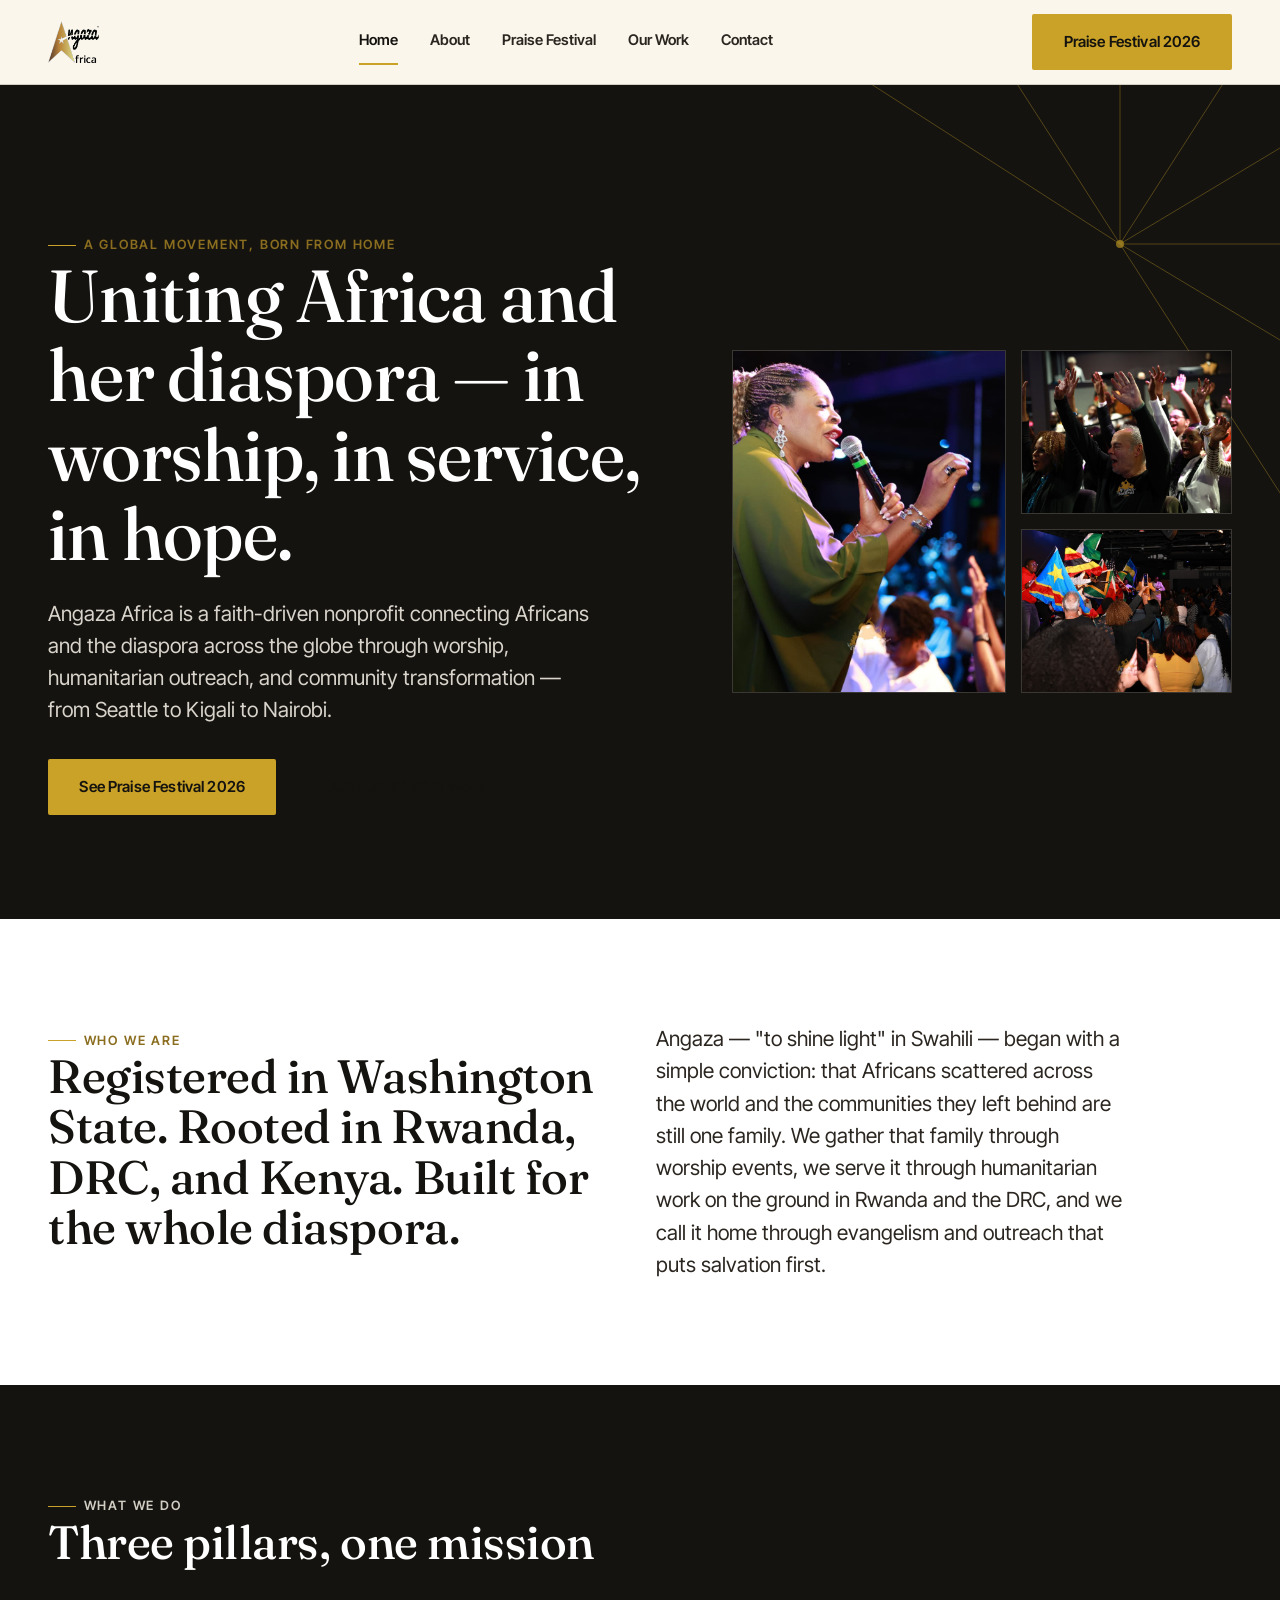
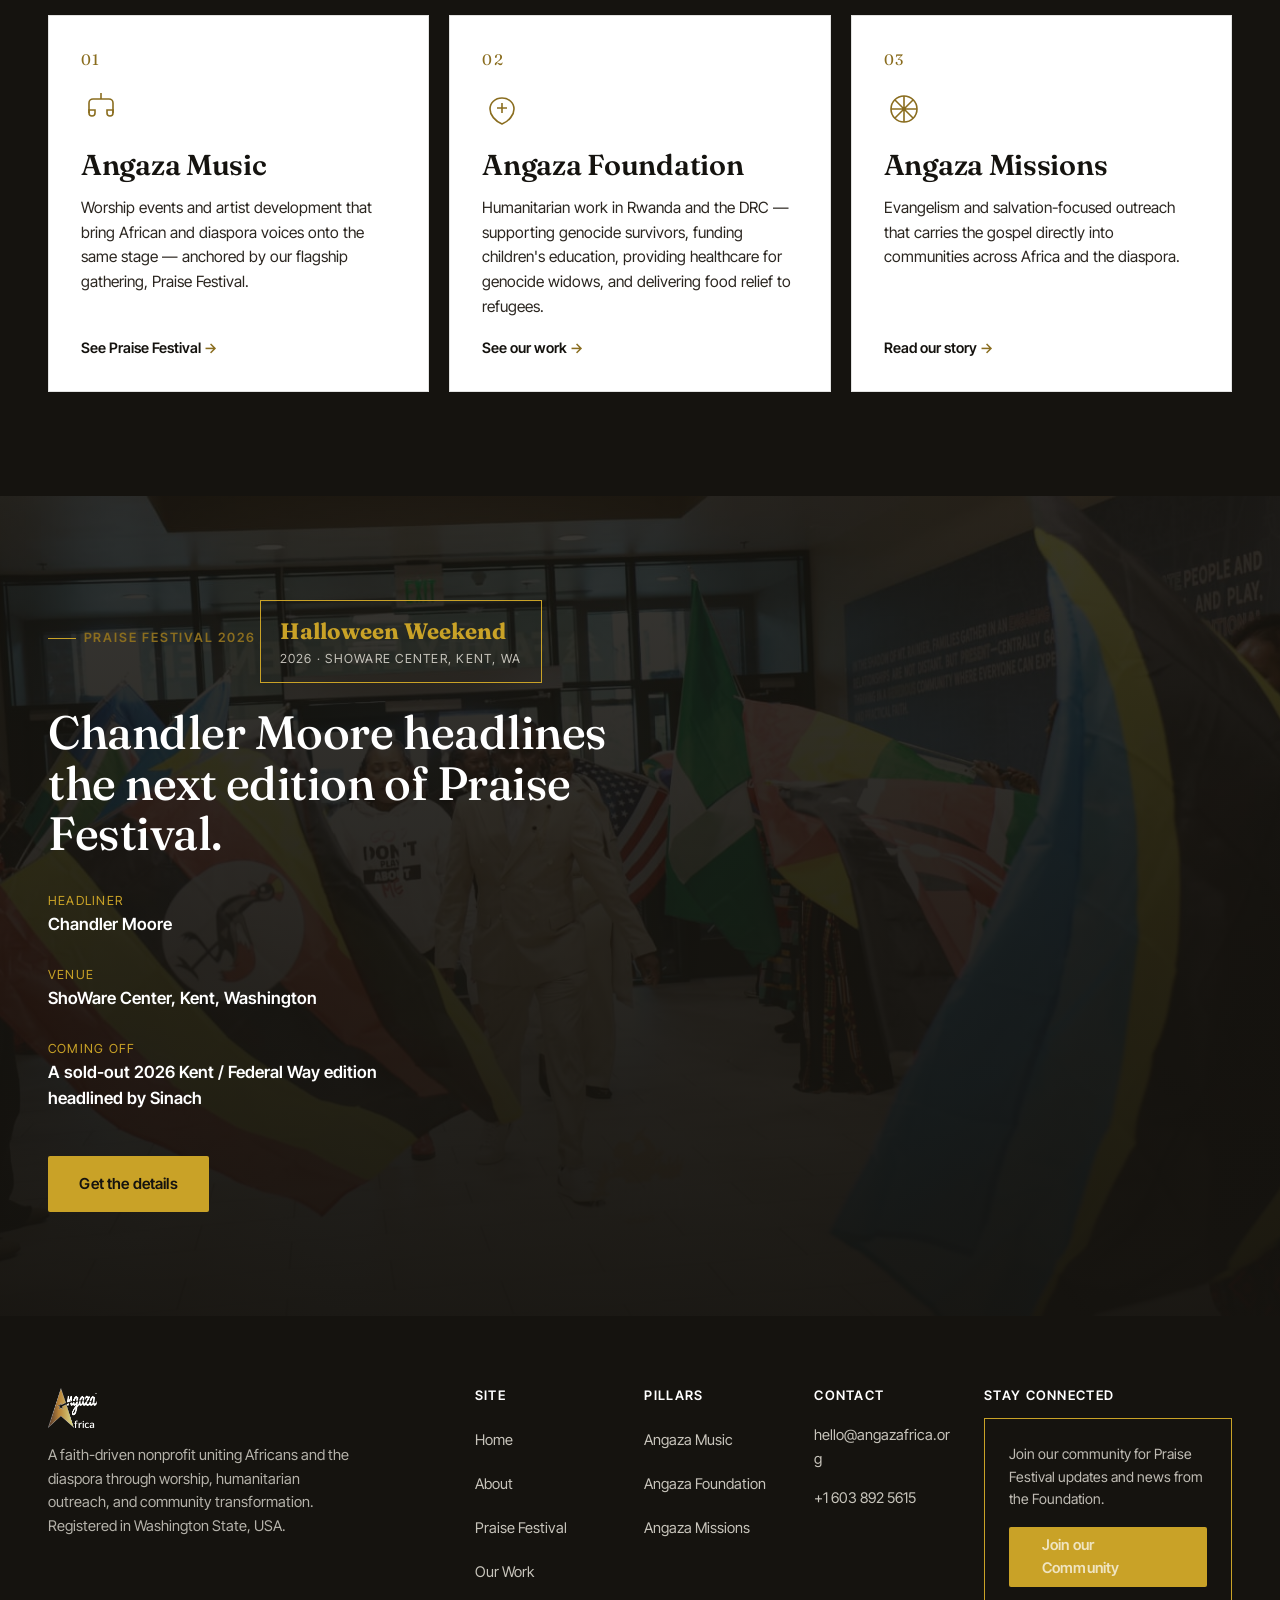
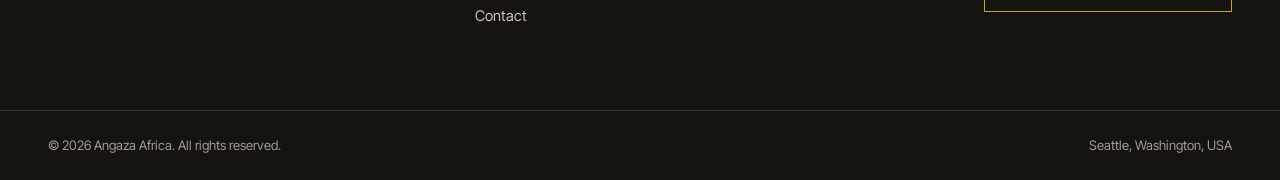
==== commit 34509ff5: "Add favicon links so browser tabs show the Angaza logo" ====
--- a/index.html
+++ b/index.html
@@ -3,6 +3,8 @@
 <head>
 <meta charset="UTF-8">
 <meta name="viewport" content="width=device-width, initial-scale=1.0">
+<link rel="icon" type="image/png" href="images/ANGAZA_LOGO_2_014.png">
+<link rel="apple-touch-icon" href="images/ANGAZA_LOGO_2_014.png">
 <title>Angaza Africa — Worship, Humanitarian Work &amp; Missions Across Africa and the Diaspora</title>
 <meta name="description" content="Angaza Africa is a faith-driven nonprofit uniting Africans and the diaspora through worship, humanitarian outreach, and community transformation — home of Praise Festival, Angaza Foundation, and Angaza Missions.">
 <meta property="og:title" content="Angaza Africa">
--- a/css/style.css
+++ b/css/style.css
@@ -611,12 +611,16 @@
 .footer-top { padding-block: var(--sp-6); display: grid; gap: var(--sp-5); }
 .footer-brand img { height: 40px; }
 .footer-brand p { margin-top: var(--sp-2); font-size: 0.92rem; max-width: 34ch; color: rgba(250,246,236,0.7); }
-.footer-cols { display: grid; gap: var(--sp-4); grid-template-columns: repeat(2, minmax(0, 1fr)); }
+.footer-cols { display: grid; gap: var(--sp-4); grid-template-columns: minmax(0, 1fr); }
+@media (min-width: 540px) {
+  .footer-cols { grid-template-columns: repeat(2, minmax(0, 1fr)); }
+}
 .footer-col h4 { font-family: var(--font-body); color: var(--white); font-size: 0.82rem; letter-spacing: 0.1em; text-transform: uppercase; margin-bottom: var(--sp-2); }
 .footer-col a, .footer-col span { display: flex; align-items: center; min-height: 44px; font-size: 0.92rem; padding-block: 0.35rem; color: rgba(250,246,236,0.78); overflow-wrap: anywhere; }
 .footer-col a:hover { color: var(--gold); }
 .join-box { border: 1px solid var(--gold); padding: var(--sp-3); }
 .join-box p { font-size: 0.88rem; color: rgba(250,246,236,0.75); margin-bottom: var(--sp-2); }
+.join-box .btn { width: 100%; padding-inline: 2rem; white-space: normal; }
 .footer-bottom {
   border-top: 1px solid var(--line-on-dark);
   padding-block: var(--sp-3);
@@ -629,7 +633,7 @@
 }
 @media (min-width: 900px) {
   .footer-top { grid-template-columns: minmax(0, 1fr) minmax(0, 2fr); }
-  .footer-cols { grid-template-columns: repeat(4, minmax(0, 1fr)); }
+  .footer-cols { grid-template-columns: repeat(3, minmax(0, 1fr)) minmax(0, 1.8fr); }
 }
 
 /* ---- Reveal-on-scroll -------------------------------------------------------- */
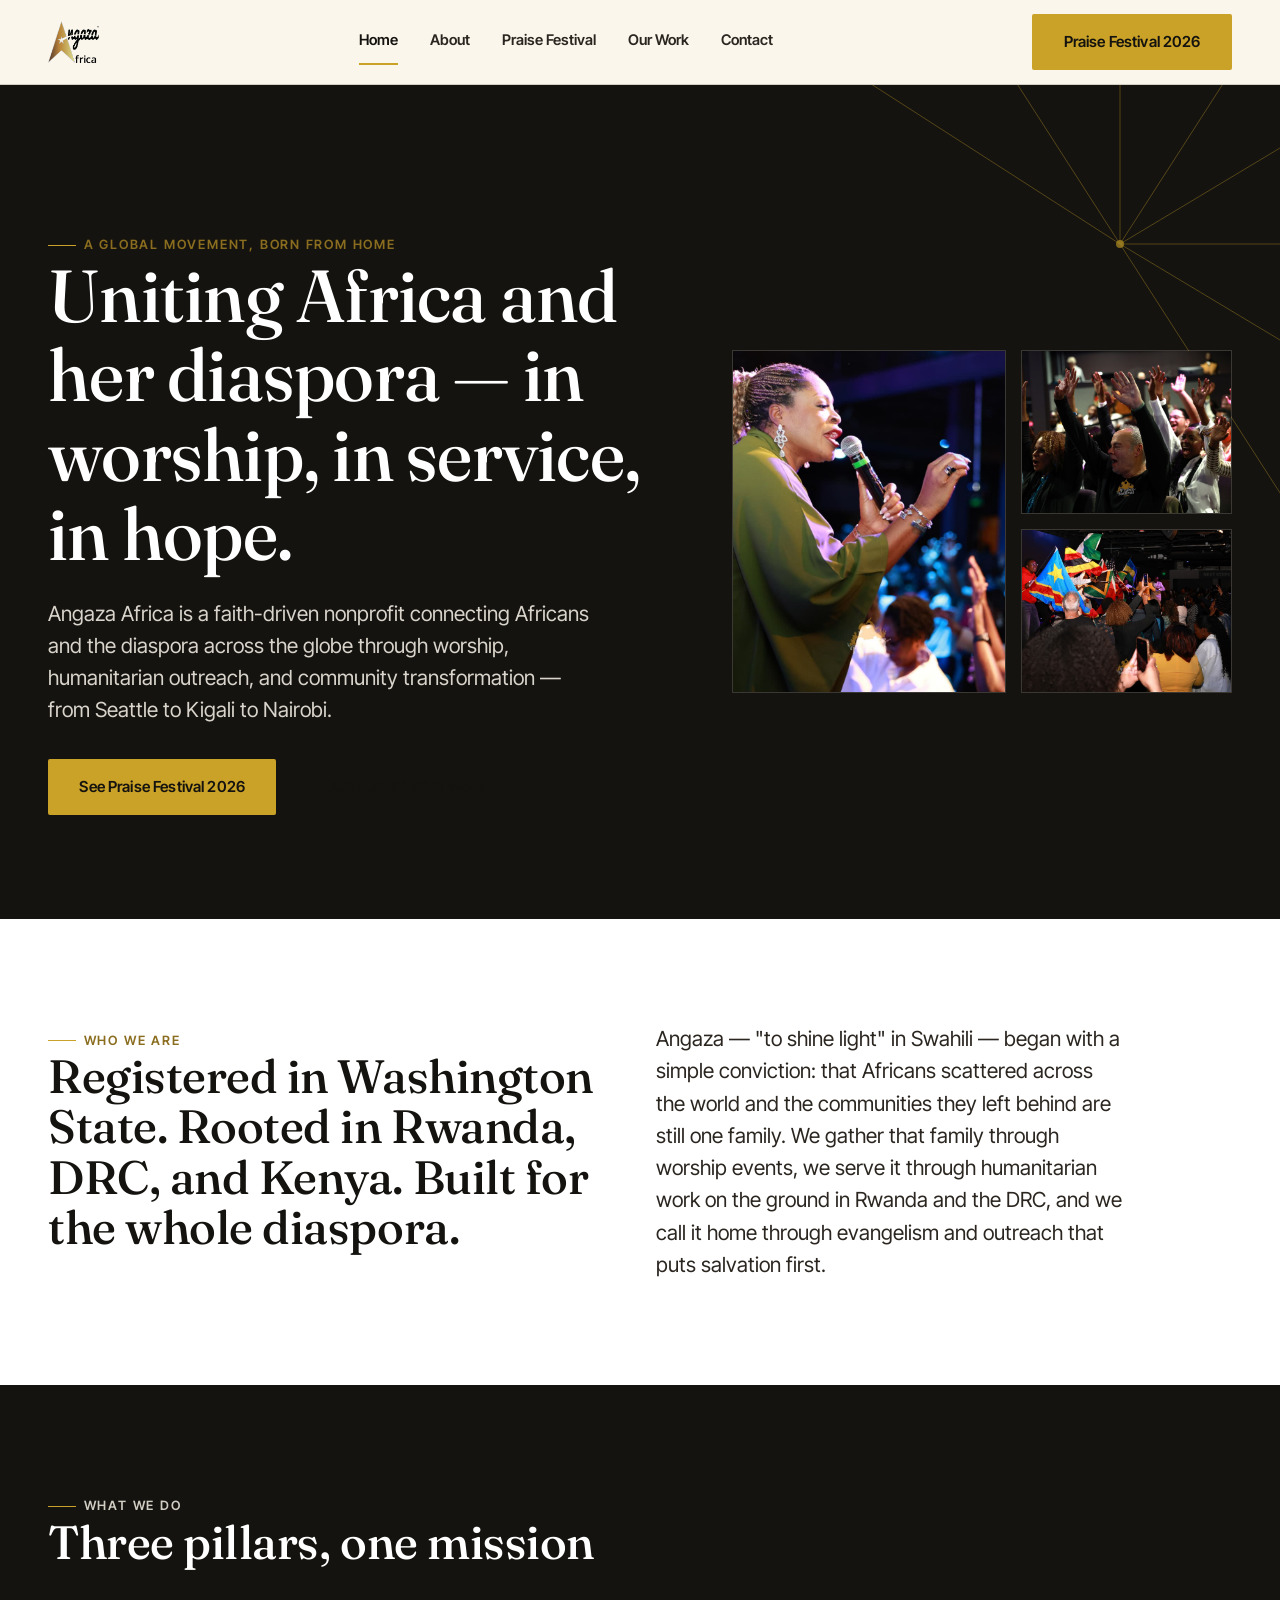
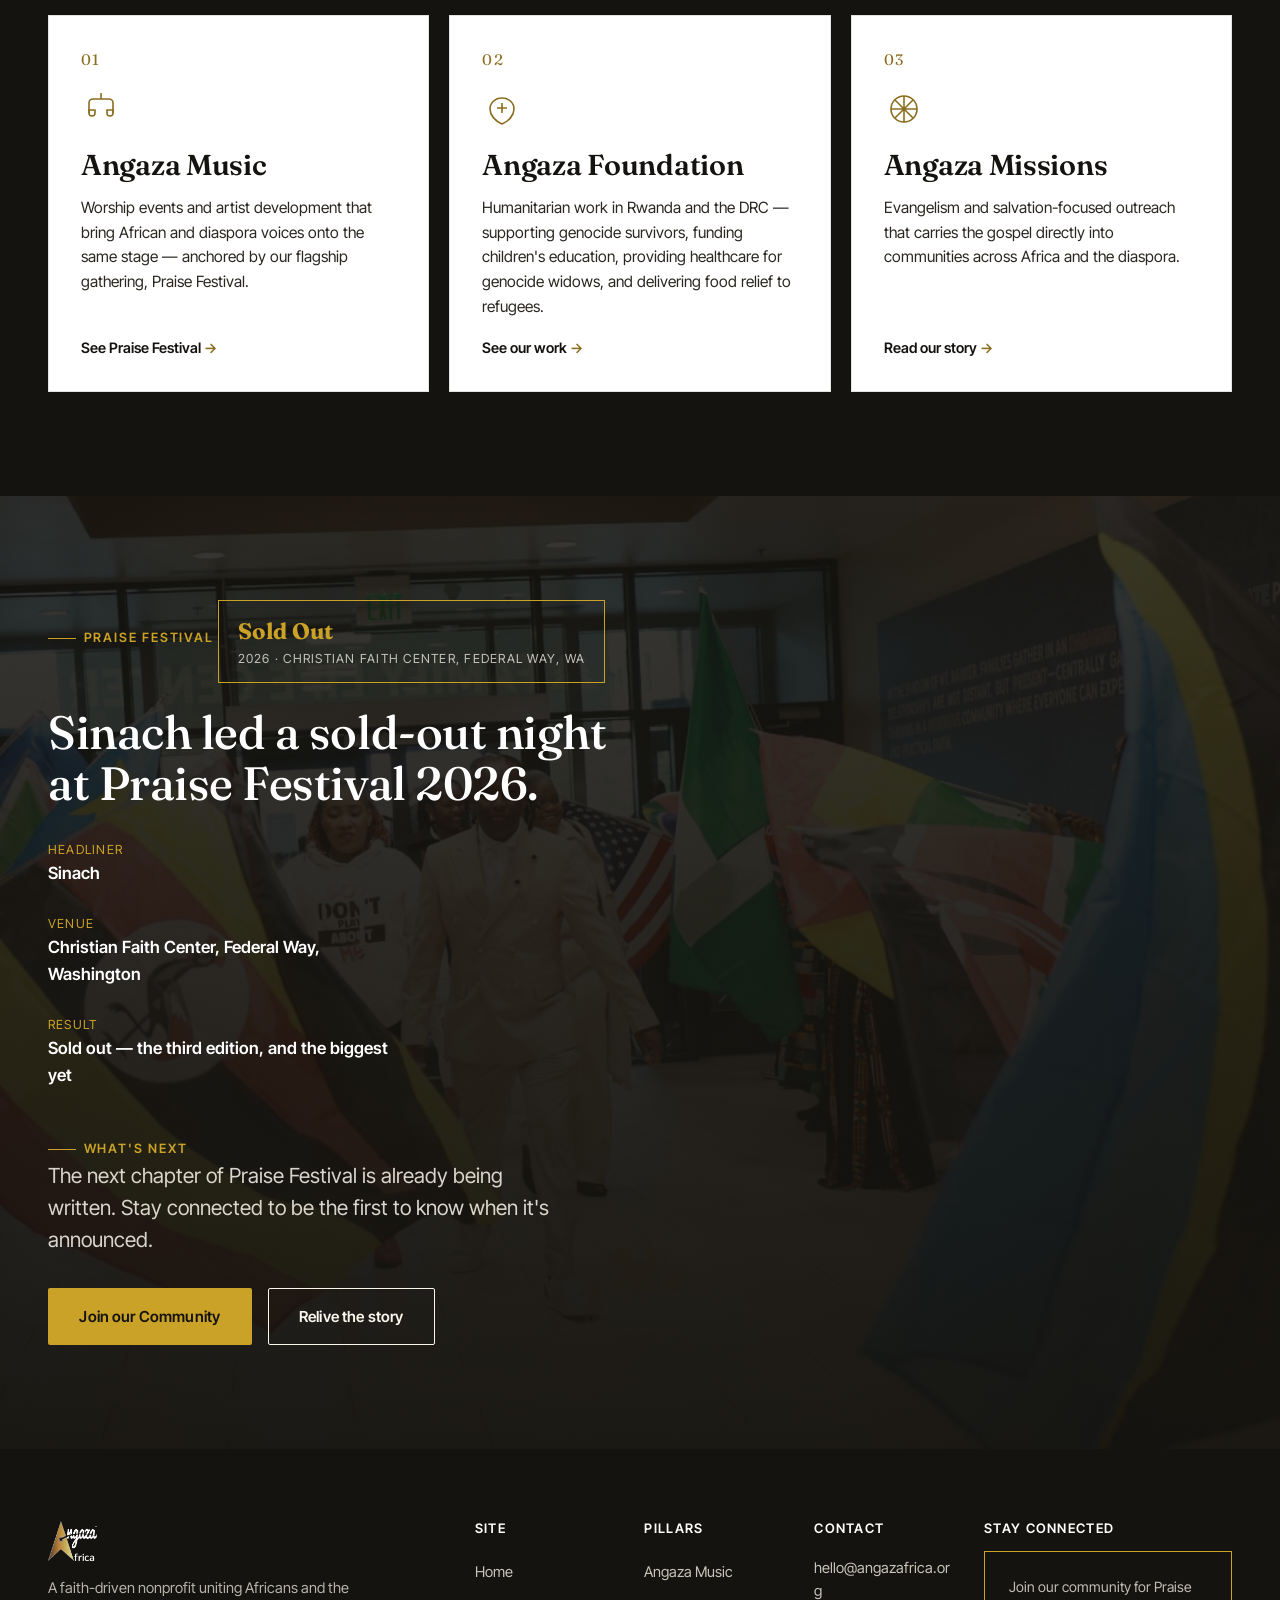
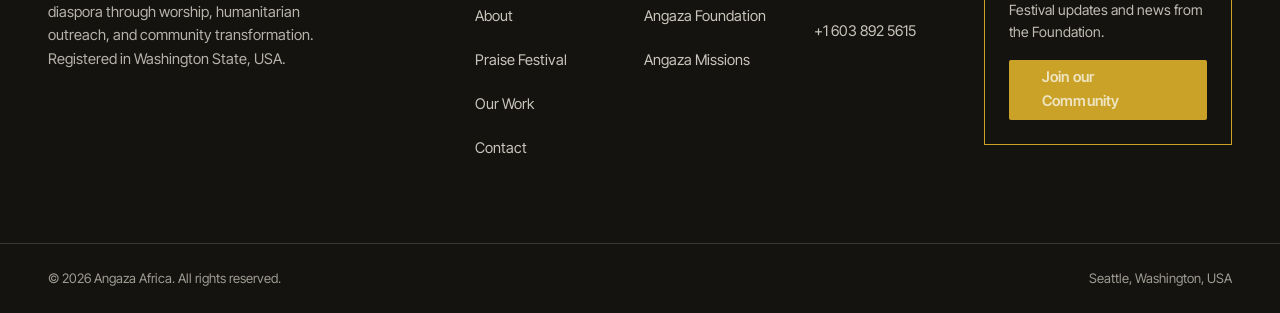
==== commit 94684c79: "Replace Halloween 2026 recap with Sinach sold-out story, fix internal links Removes all Chandler Moo" ====
--- a/index.html
+++ b/index.html
@@ -26,17 +26,17 @@
 
 <header class="site-header">
   <div class="container">
-    <a class="brand" href="/">
+    <a class="brand" href="index.html">
       <img src="images/ANGAZA_LOGO_2_014.png" alt="Angaza Africa logo">
     </a>
     <nav class="nav-list" aria-label="Primary">
-      <a href="/" aria-current="page">Home</a>
-      <a href="/about">About</a>
-      <a href="/praise-festival">Praise Festival</a>
-      <a href="/our-work">Our Work</a>
-      <a href="/contact">Contact</a>
+      <a href="index.html" aria-current="page">Home</a>
+      <a href="about.html">About</a>
+      <a href="praise-festival.html">Praise Festival</a>
+      <a href="our-work.html">Our Work</a>
+      <a href="contact.html">Contact</a>
     </nav>
-    <a class="btn btn-primary nav-cta" href="/praise-festival">Praise Festival 2026</a>
+    <a class="btn btn-primary nav-cta" href="praise-festival.html">Praise Festival 2026</a>
     <button class="nav-toggle" aria-expanded="false" aria-controls="mobile-panel" aria-label="Open menu">
       <span></span><span></span><span></span>
     </button>
@@ -44,12 +44,12 @@
 </header>
 <div class="mobile-panel" id="mobile-panel">
   <div class="container">
-    <a href="/" aria-current="page">Home</a>
-    <a href="/about">About</a>
-    <a href="/praise-festival">Praise Festival</a>
-    <a href="/our-work">Our Work</a>
-    <a href="/contact">Contact</a>
-    <a class="btn btn-primary" href="/praise-festival">Praise Festival 2026</a>
+    <a href="index.html" aria-current="page">Home</a>
+    <a href="about.html">About</a>
+    <a href="praise-festival.html">Praise Festival</a>
+    <a href="our-work.html">Our Work</a>
+    <a href="contact.html">Contact</a>
+    <a class="btn btn-primary" href="praise-festival.html">Praise Festival 2026</a>
   </div>
 </div>
 
@@ -78,8 +78,8 @@
         <h1>Uniting Africa and her diaspora — in worship, in service, in hope.</h1>
         <p class="lead">Angaza Africa is a faith-driven nonprofit connecting Africans and the diaspora across the globe through worship, humanitarian outreach, and community transformation — from Seattle to Kigali to Nairobi.</p>
         <div class="btn-row">
-          <a class="btn btn-primary" href="/praise-festival">See Praise Festival 2026</a>
-          <a class="btn btn-ghost" href="/our-work">Our Humanitarian Work</a>
+          <a class="btn btn-primary" href="praise-festival.html">See Praise Festival 2026</a>
+          <a class="btn btn-ghost" href="our-work.html">Our Humanitarian Work</a>
         </div>
       </div>
       <div class="hero-collage" data-reveal>
@@ -120,7 +120,7 @@
           </svg>
           <h3>Angaza Music</h3>
           <p>Worship events and artist development that bring African and diaspora voices onto the same stage — anchored by our flagship gathering, Praise Festival.</p>
-          <a class="link-arrow" href="/praise-festival">See Praise Festival</a>
+          <a class="link-arrow" href="praise-festival.html">See Praise Festival</a>
         </article>
 
         <article class="pillar-card" data-reveal>
@@ -131,7 +131,7 @@
           </svg>
           <h3>Angaza Foundation</h3>
           <p>Humanitarian work in Rwanda and the DRC — supporting genocide survivors, funding children's education, providing healthcare for genocide widows, and delivering food relief to refugees.</p>
-          <a class="link-arrow" href="/our-work">See our work</a>
+          <a class="link-arrow" href="our-work.html">See our work</a>
         </article>
 
         <article class="pillar-card" data-reveal>
@@ -142,41 +142,44 @@
           </svg>
           <h3>Angaza Missions</h3>
           <p>Evangelism and salvation-focused outreach that carries the gospel directly into communities across Africa and the diaspora.</p>
-          <a class="link-arrow" href="/about">Read our story</a>
+          <a class="link-arrow" href="about.html">Read our story</a>
         </article>
 
       </div>
     </div>
   </section>
 
-  <!-- Praise Festival teaser -->
-  <section class="festival-teaser">
+  <!-- Praise Festival recap + what's next -->
+  <section class="festival-teaser on-dark">
     <div class="bg-image">
       <img src="images/AngazaEvent5.jpeg" alt="" role="presentation">
     </div>
     <div class="container">
-      <p class="eyebrow">Praise Festival 2026</p>
+      <p class="eyebrow">Praise Festival</p>
       <div class="date-badge">
-        <strong>Halloween Weekend</strong>
-        <span>2026 · ShoWare Center, Kent, WA</span>
-      </div>
-      <h2>Chandler Moore headlines the next edition of Praise Festival.</h2>
+        <strong>Sold Out</strong>
+        <span>2026 · Christian Faith Center, Federal Way, WA</span>
+      </div>
+      <h2>Sinach led a sold-out night at Praise Festival 2026.</h2>
       <dl class="facts">
         <div>
           <dt>Headliner</dt>
-          <dd>Chandler Moore</dd>
+          <dd>Sinach</dd>
         </div>
         <div>
           <dt>Venue</dt>
-          <dd>ShoWare Center, Kent, Washington</dd>
+          <dd>Christian Faith Center, Federal Way, Washington</dd>
         </div>
         <div>
-          <dt>Coming off</dt>
-          <dd>A sold-out 2026 Kent / Federal Way edition headlined by Sinach</dd>
+          <dt>Result</dt>
+          <dd>Sold out — the third edition, and the biggest yet</dd>
         </div>
       </dl>
+      <p class="eyebrow">What's next</p>
+      <p class="lead" style="max-width: 42ch; margin-bottom: var(--sp-4); color: rgba(250,246,236,0.85);">The next chapter of Praise Festival is already being written. Stay connected to be the first to know when it's announced.</p>
       <div class="btn-row">
-        <a class="btn btn-primary" href="/praise-festival">Get the details</a>
+        <a class="btn btn-primary" href="https://mail.google.com/mail/?view=cm&fs=1&to=hello@angazafrica.org&su=I%20want%20to%20join%20your%20community" target="_blank" rel="noopener noreferrer">Join our Community</a>
+        <a class="btn btn-ghost" href="praise-festival.html">Relive the story</a>
       </div>
     </div>
   </section>
@@ -192,11 +195,11 @@
     <div class="footer-cols">
       <div class="footer-col">
         <h4>Site</h4>
-        <a href="/">Home</a>
-        <a href="/about">About</a>
-        <a href="/praise-festival">Praise Festival</a>
-        <a href="/our-work">Our Work</a>
-        <a href="/contact">Contact</a>
+        <a href="index.html">Home</a>
+        <a href="about.html">About</a>
+        <a href="praise-festival.html">Praise Festival</a>
+        <a href="our-work.html">Our Work</a>
+        <a href="contact.html">Contact</a>
       </div>
       <div class="footer-col">
         <h4>Pillars</h4>
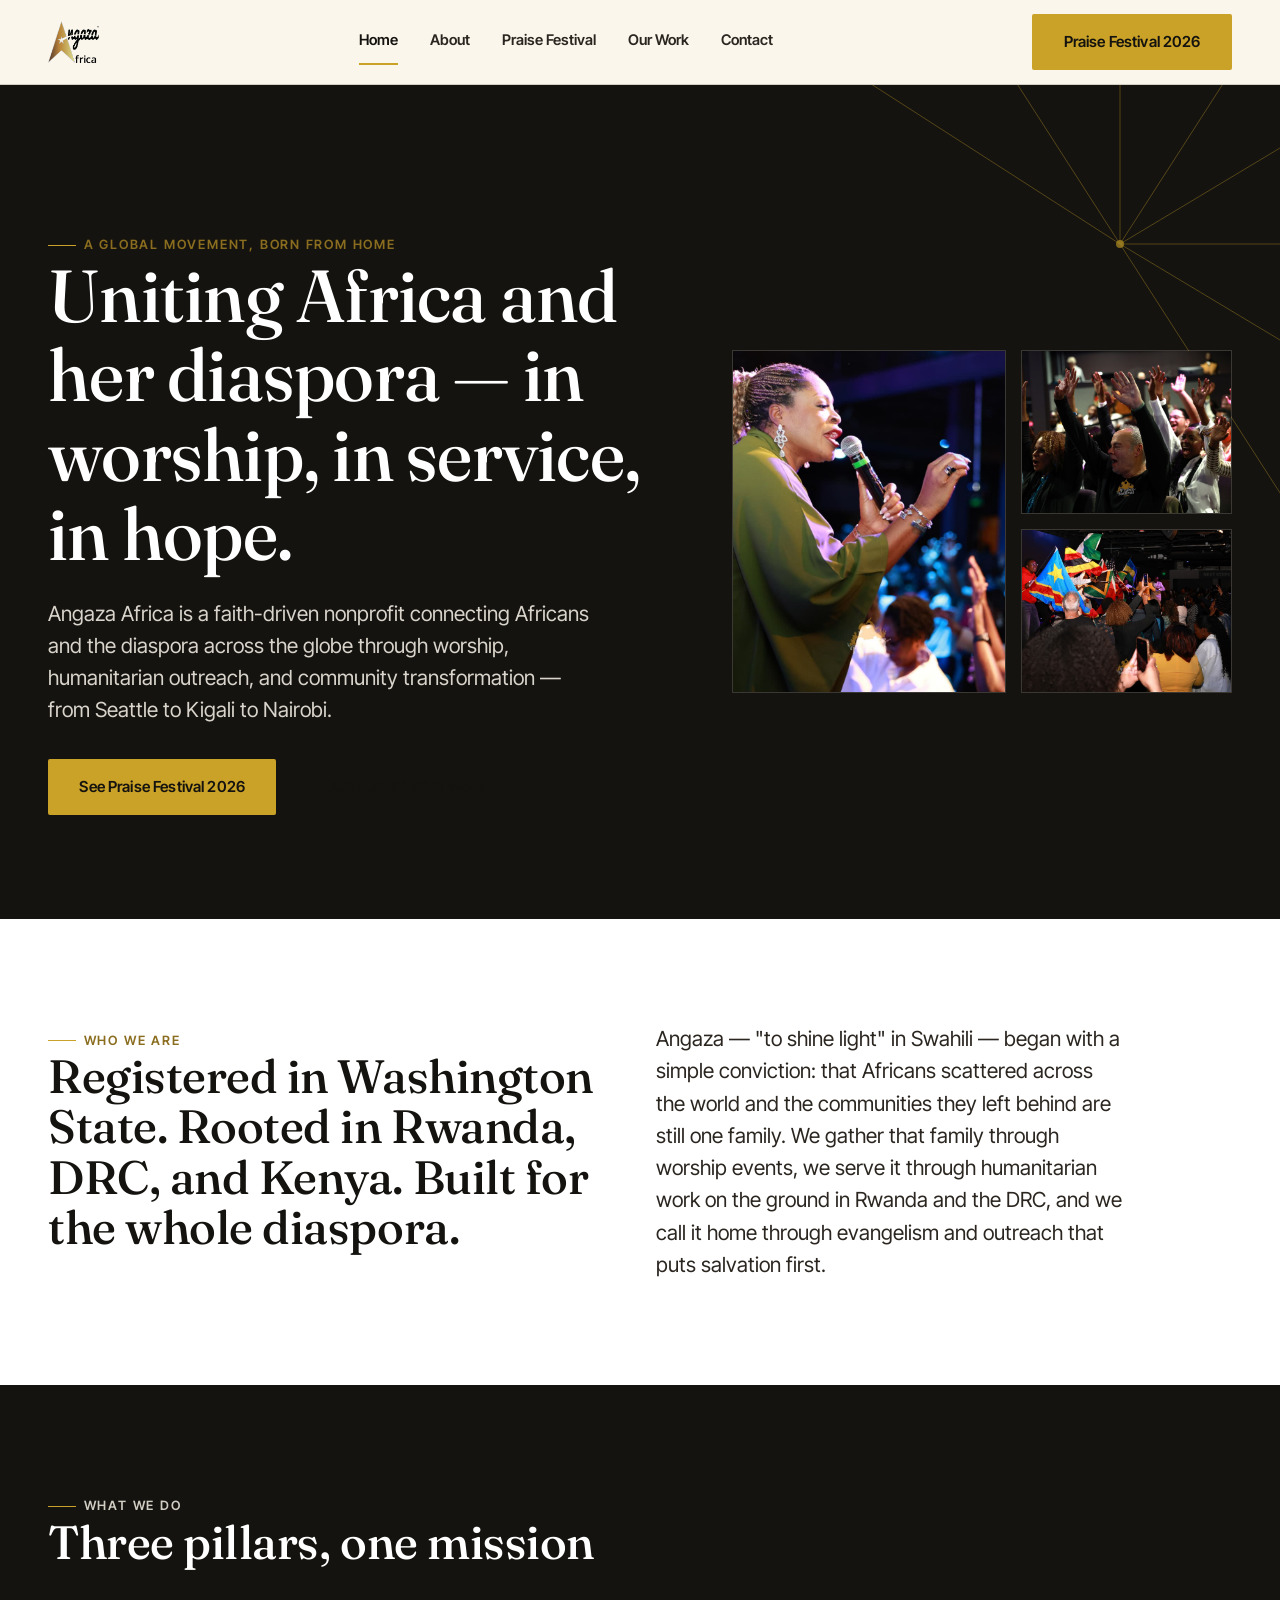
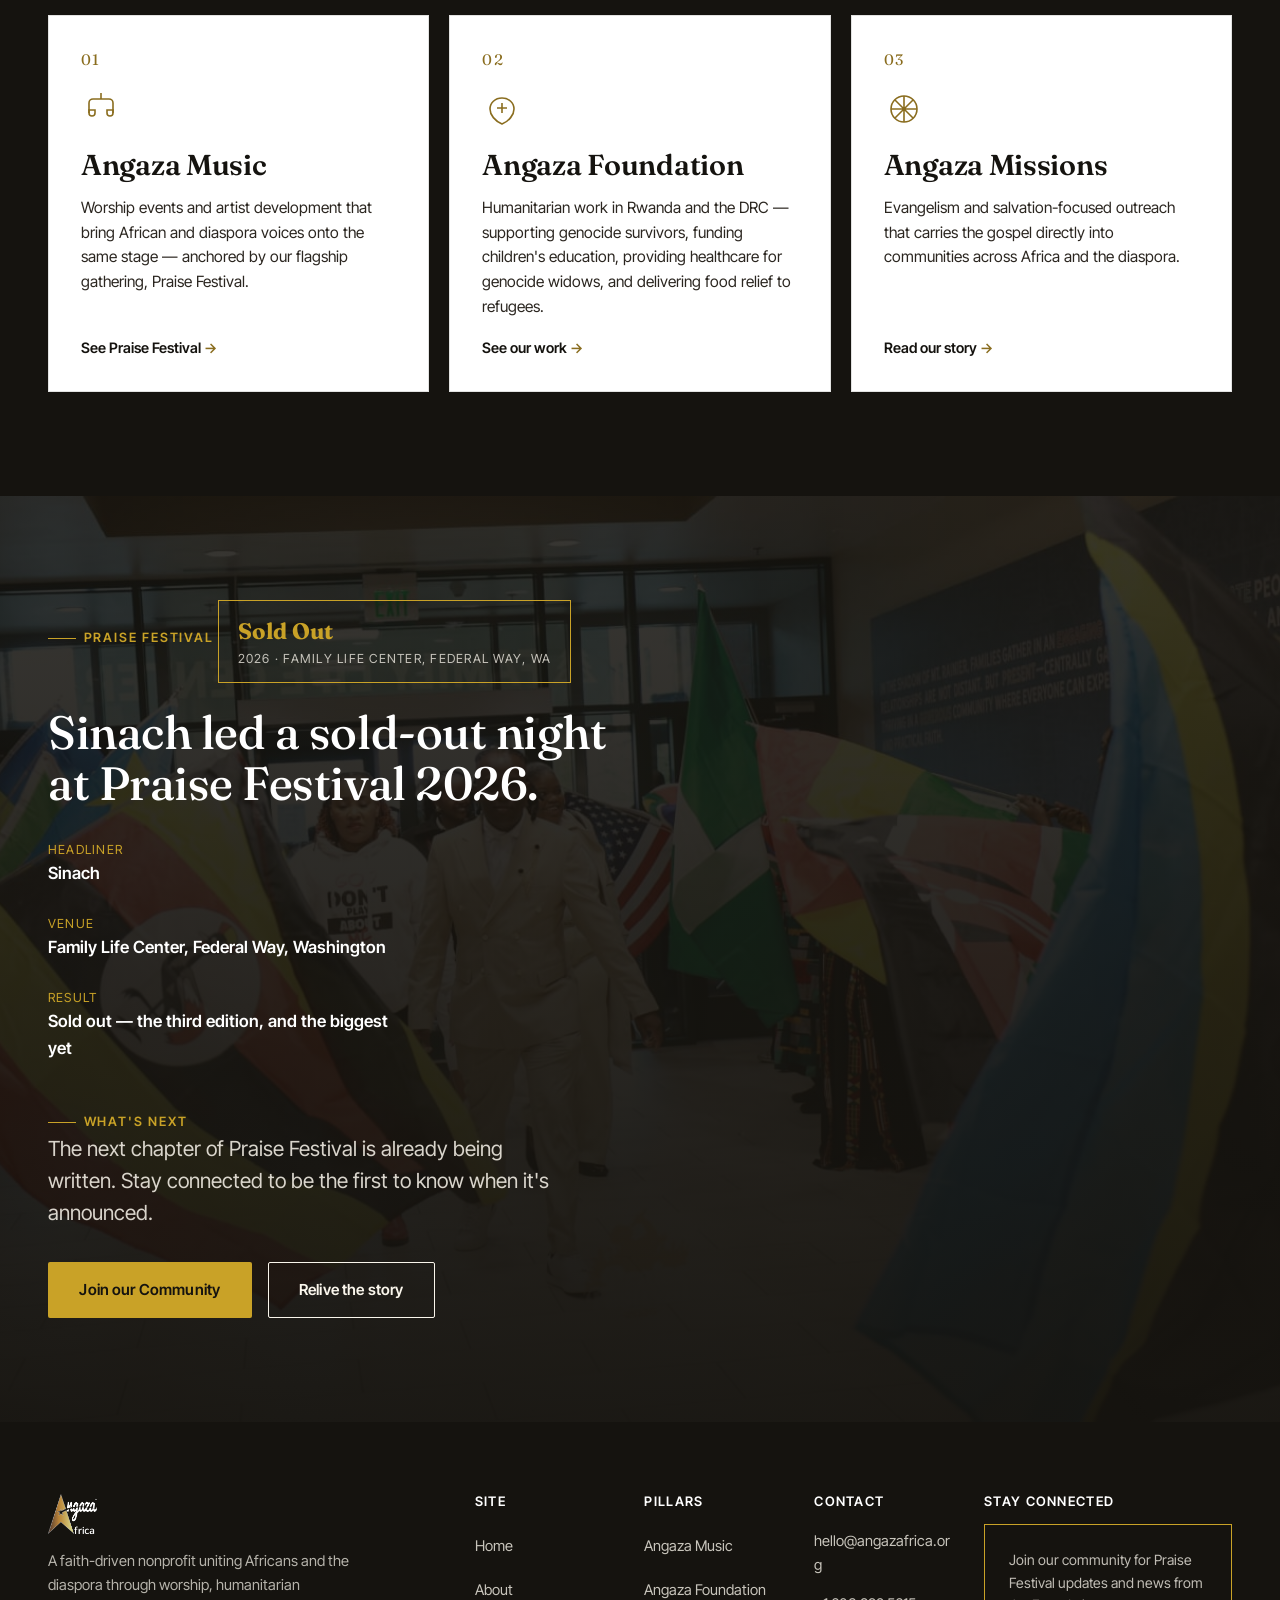
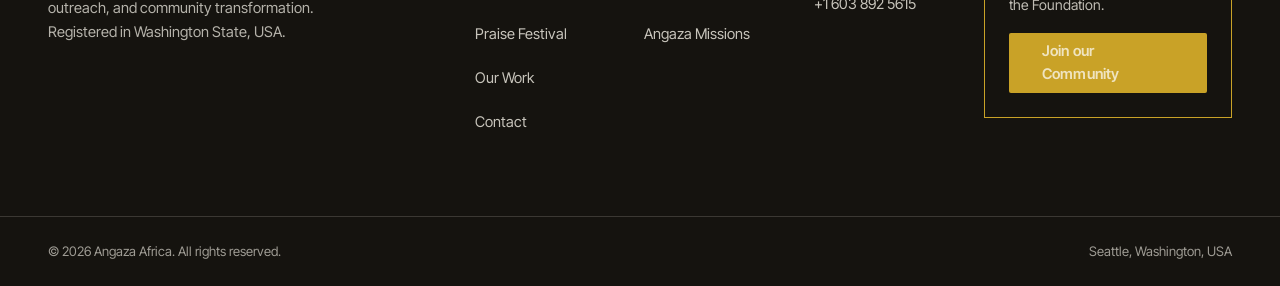
==== commit d967a687: "Correct 2025/2026 Praise Festival facts: Seattle not Nairobi, Family Life Center 2025 actually took " ====
--- a/index.html
+++ b/index.html
@@ -158,7 +158,7 @@
       <p class="eyebrow">Praise Festival</p>
       <div class="date-badge">
         <strong>Sold Out</strong>
-        <span>2026 · Christian Faith Center, Federal Way, WA</span>
+        <span>2026 · Family Life Center, Federal Way, WA</span>
       </div>
       <h2>Sinach led a sold-out night at Praise Festival 2026.</h2>
       <dl class="facts">
@@ -168,7 +168,7 @@
         </div>
         <div>
           <dt>Venue</dt>
-          <dd>Christian Faith Center, Federal Way, Washington</dd>
+          <dd>Family Life Center, Federal Way, Washington</dd>
         </div>
         <div>
           <dt>Result</dt>
